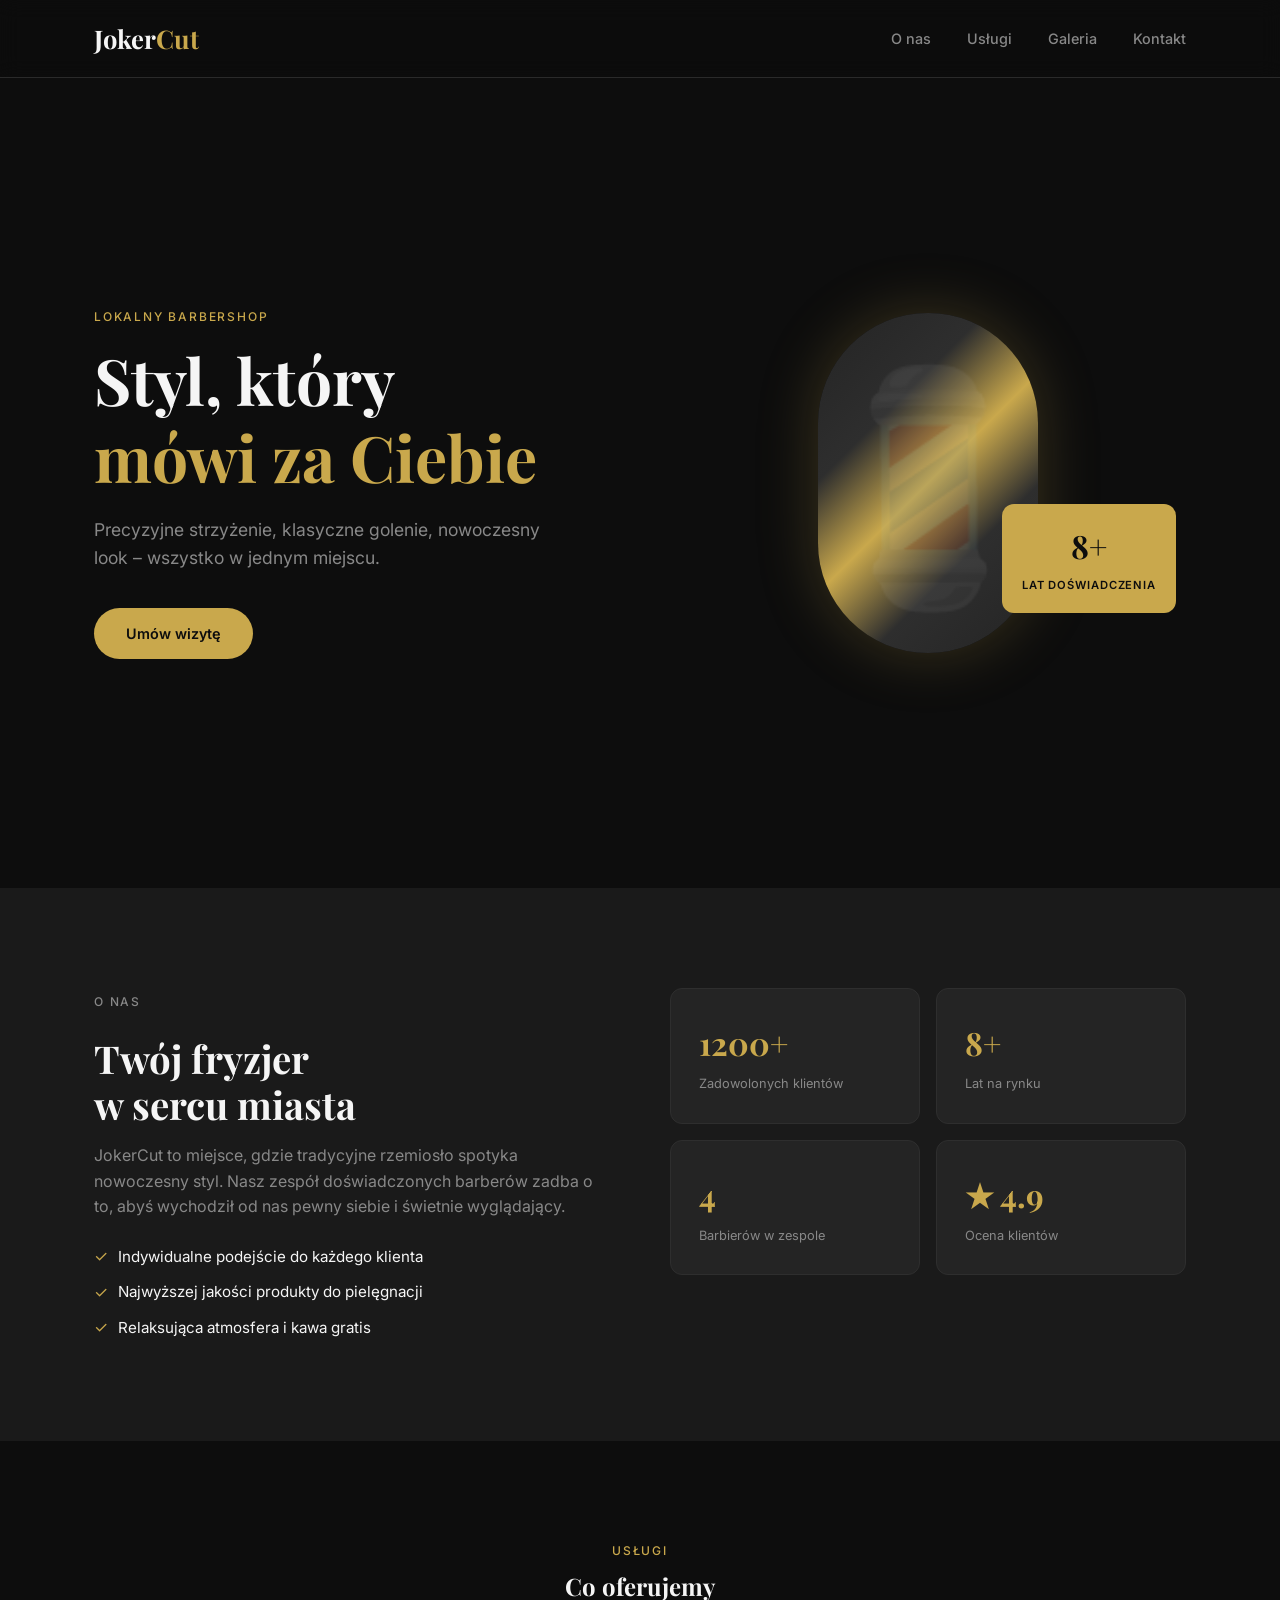
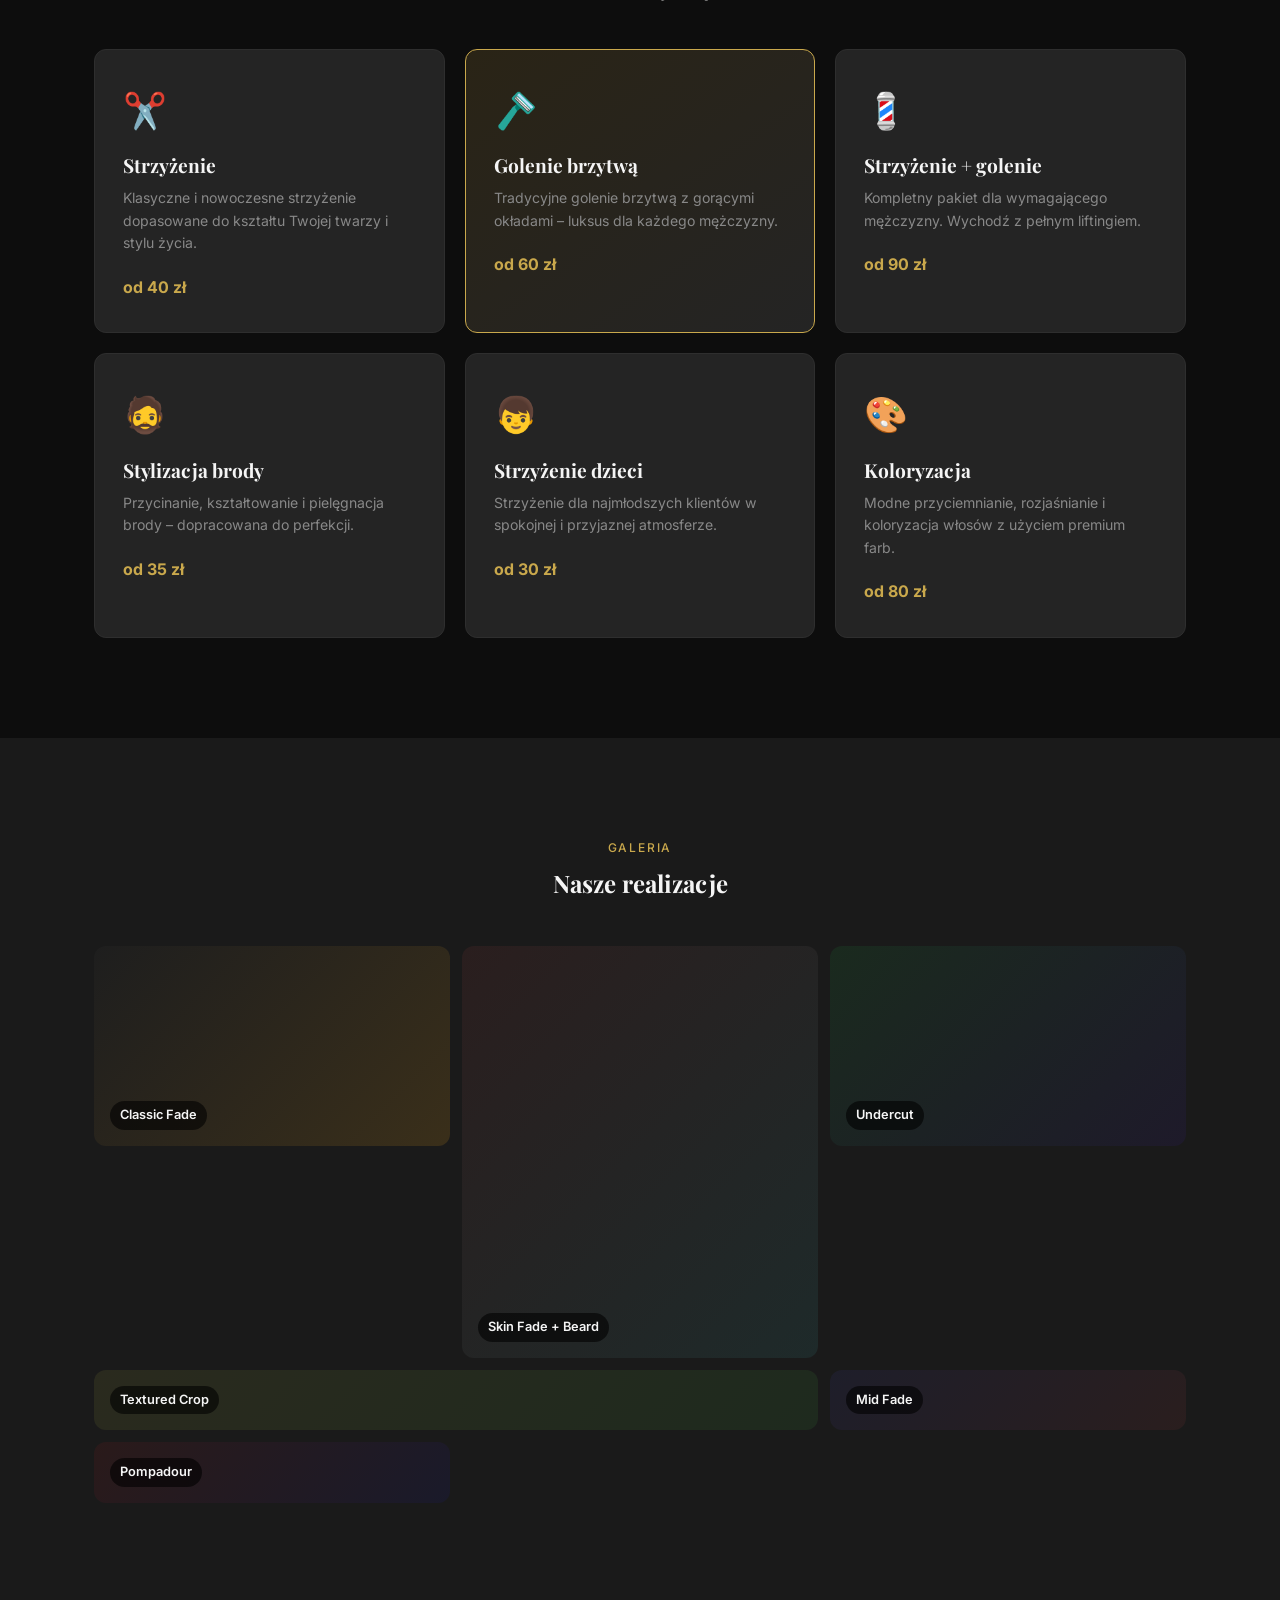
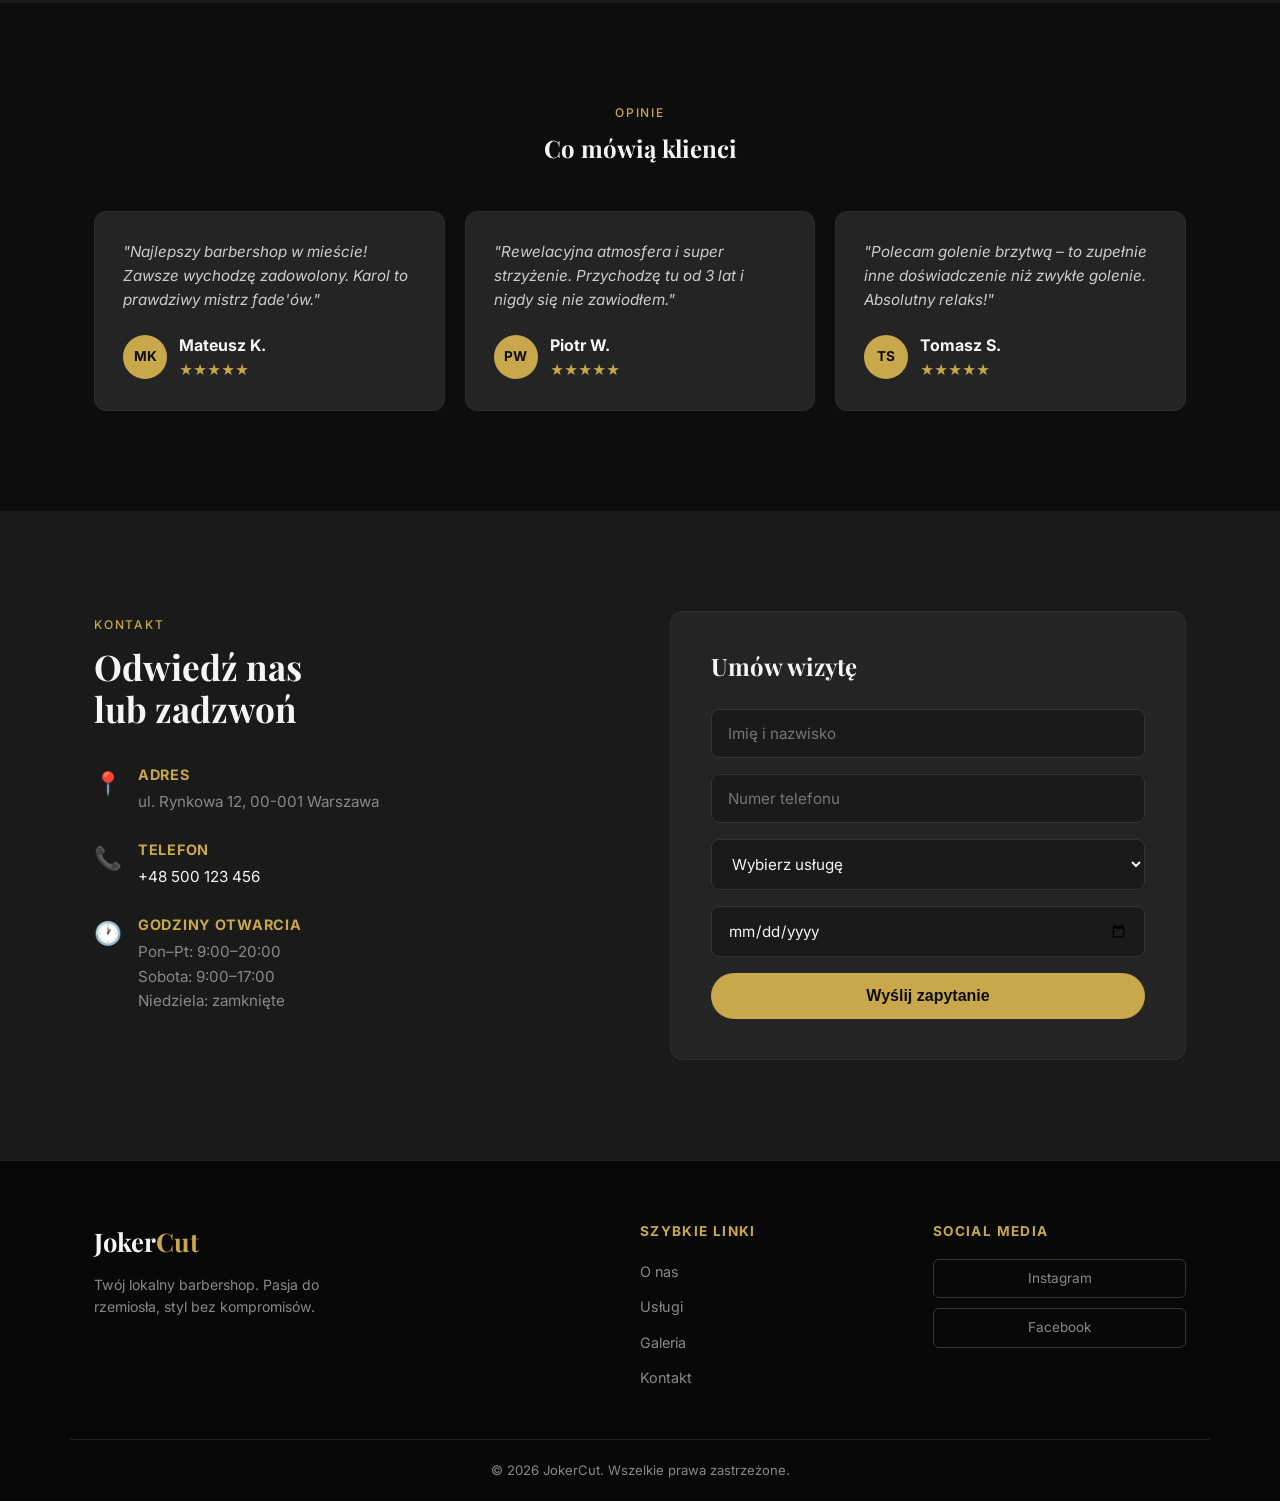
==== index.html @ 6d99bb97 "Add JokerCut barber website – HTML/CSS landing page Full single-page website for a local barbershop:" ====
<!DOCTYPE html>
<html lang="pl">
<head>
  <meta charset="UTF-8" />
  <meta name="viewport" content="width=device-width, initial-scale=1.0" />
  <title>JokerCut – Fryzjer</title>
  <link rel="stylesheet" href="style.css" />
  <link href="https://fonts.googleapis.com/css2?family=Playfair+Display:wght@700&family=Inter:wght@400;500&display=swap" rel="stylesheet" />
</head>
<body>

  <!-- NAV -->
  <header>
    <nav class="navbar">
      <div class="logo">Joker<span>Cut</span></div>
      <ul class="nav-links">
        <li><a href="#o-nas">O nas</a></li>
        <li><a href="#uslugi">Usługi</a></li>
        <li><a href="#galeria">Galeria</a></li>
        <li><a href="#kontakt">Kontakt</a></li>
      </ul>
    </nav>
  </header>

  <!-- HERO -->
  <section class="hero">
    <div class="hero-content">
      <p class="hero-tag">Lokalny Barbershop</p>
      <h1>Styl, który<br /><span>mówi za Ciebie</span></h1>
      <p class="hero-sub">Precyzyjne strzyżenie, klasyczne golenie, nowoczesny look – wszystko w jednym miejscu.</p>
      <a href="#kontakt" class="btn">Umów wizytę</a>
    </div>
    <div class="hero-image">
      <div class="hero-badge">
        <span class="badge-num">8+</span>
        <span class="badge-text">lat doświadczenia</span>
      </div>
    </div>
  </section>

  <!-- O NAS -->
  <section class="about" id="o-nas">
    <div class="container">
      <div class="about-text">
        <p class="section-tag">O nas</p>
        <h2>Twój fryzjer<br />w sercu miasta</h2>
        <p>JokerCut to miejsce, gdzie tradycyjne rzemiosło spotyka nowoczesny styl. Nasz zespół doświadczonych barberów zadba o to, abyś wychodził od nas pewny siebie i świetnie wyglądający.</p>
        <ul class="about-list">
          <li><span class="check">&#10003;</span> Indywidualne podejście do każdego klienta</li>
          <li><span class="check">&#10003;</span> Najwyższej jakości produkty do pielęgnacji</li>
          <li><span class="check">&#10003;</span> Relaksująca atmosfera i kawa gratis</li>
        </ul>
      </div>
      <div class="about-stats">
        <div class="stat-card">
          <span class="stat-num">1200+</span>
          <span class="stat-label">Zadowolonych klientów</span>
        </div>
        <div class="stat-card">
          <span class="stat-num">8+</span>
          <span class="stat-label">Lat na rynku</span>
        </div>
        <div class="stat-card">
          <span class="stat-num">4</span>
          <span class="stat-label">Barbierów w zespole</span>
        </div>
        <div class="stat-card">
          <span class="stat-num">★ 4.9</span>
          <span class="stat-label">Ocena klientów</span>
        </div>
      </div>
    </div>
  </section>

  <!-- USŁUGI -->
  <section class="services" id="uslugi">
    <div class="container">
      <p class="section-tag center">Usługi</p>
      <h2 class="center">Co oferujemy</h2>
      <div class="services-grid">
        <div class="service-card">
          <div class="service-icon">✂️</div>
          <h3>Strzyżenie</h3>
          <p>Klasyczne i nowoczesne strzyżenie dopasowane do kształtu Twojej twarzy i stylu życia.</p>
          <span class="price">od 40 zł</span>
        </div>
        <div class="service-card featured">
          <div class="service-icon">🪒</div>
          <h3>Golenie brzytwą</h3>
          <p>Tradycyjne golenie brzytwą z gorącymi okładami – luksus dla każdego mężczyzny.</p>
          <span class="price">od 60 zł</span>
        </div>
        <div class="service-card">
          <div class="service-icon">💈</div>
          <h3>Strzyżenie + golenie</h3>
          <p>Kompletny pakiet dla wymagającego mężczyzny. Wychodź z pełnym liftingiem.</p>
          <span class="price">od 90 zł</span>
        </div>
        <div class="service-card">
          <div class="service-icon">🧔</div>
          <h3>Stylizacja brody</h3>
          <p>Przycinanie, kształtowanie i pielęgnacja brody – dopracowana do perfekcji.</p>
          <span class="price">od 35 zł</span>
        </div>
        <div class="service-card">
          <div class="service-icon">👦</div>
          <h3>Strzyżenie dzieci</h3>
          <p>Strzyżenie dla najmłodszych klientów w spokojnej i przyjaznej atmosferze.</p>
          <span class="price">od 30 zł</span>
        </div>
        <div class="service-card">
          <div class="service-icon">🎨</div>
          <h3>Koloryzacja</h3>
          <p>Modne przyciemnianie, rozjaśnianie i koloryzacja włosów z użyciem premium farb.</p>
          <span class="price">od 80 zł</span>
        </div>
      </div>
    </div>
  </section>

  <!-- GALERIA -->
  <section class="gallery" id="galeria">
    <div class="container">
      <p class="section-tag center">Galeria</p>
      <h2 class="center">Nasze realizacje</h2>
      <div class="gallery-grid">
        <div class="gallery-item g1"><span>Classic Fade</span></div>
        <div class="gallery-item g2"><span>Skin Fade + Beard</span></div>
        <div class="gallery-item g3"><span>Undercut</span></div>
        <div class="gallery-item g4"><span>Textured Crop</span></div>
        <div class="gallery-item g5"><span>Mid Fade</span></div>
        <div class="gallery-item g6"><span>Pompadour</span></div>
      </div>
    </div>
  </section>

  <!-- OPINIE -->
  <section class="reviews">
    <div class="container">
      <p class="section-tag center">Opinie</p>
      <h2 class="center">Co mówią klienci</h2>
      <div class="reviews-grid">
        <div class="review-card">
          <p>"Najlepszy barbershop w mieście! Zawsze wychodzę zadowolony. Karol to prawdziwy mistrz fade'ów."</p>
          <div class="reviewer">
            <div class="avatar">MK</div>
            <div>
              <strong>Mateusz K.</strong>
              <div class="stars">★★★★★</div>
            </div>
          </div>
        </div>
        <div class="review-card">
          <p>"Rewelacyjna atmosfera i super strzyżenie. Przychodzę tu od 3 lat i nigdy się nie zawiodłem."</p>
          <div class="reviewer">
            <div class="avatar">PW</div>
            <div>
              <strong>Piotr W.</strong>
              <div class="stars">★★★★★</div>
            </div>
          </div>
        </div>
        <div class="review-card">
          <p>"Polecam golenie brzytwą – to zupełnie inne doświadczenie niż zwykłe golenie. Absolutny relaks!"</p>
          <div class="reviewer">
            <div class="avatar">TS</div>
            <div>
              <strong>Tomasz S.</strong>
              <div class="stars">★★★★★</div>
            </div>
          </div>
        </div>
      </div>
    </div>
  </section>

  <!-- KONTAKT -->
  <section class="contact" id="kontakt">
    <div class="container contact-grid">
      <div class="contact-info">
        <p class="section-tag">Kontakt</p>
        <h2>Odwiedź nas<br />lub zadzwoń</h2>
        <div class="info-block">
          <span class="info-icon">📍</span>
          <div>
            <strong>Adres</strong>
            <p>ul. Rynkowa 12, 00-001 Warszawa</p>
          </div>
        </div>
        <div class="info-block">
          <span class="info-icon">📞</span>
          <div>
            <strong>Telefon</strong>
            <p><a href="tel:+48500123456">+48 500 123 456</a></p>
          </div>
        </div>
        <div class="info-block">
          <span class="info-icon">🕐</span>
          <div>
            <strong>Godziny otwarcia</strong>
            <p>Pon–Pt: 9:00–20:00<br />Sobota: 9:00–17:00<br />Niedziela: zamknięte</p>
          </div>
        </div>
      </div>
      <form class="contact-form" onsubmit="handleSubmit(event)">
        <h3>Umów wizytę</h3>
        <div class="form-group">
          <input type="text" placeholder="Imię i nazwisko" required />
        </div>
        <div class="form-group">
          <input type="tel" placeholder="Numer telefonu" required />
        </div>
        <div class="form-group">
          <select>
            <option value="" disabled selected>Wybierz usługę</option>
            <option>Strzyżenie</option>
            <option>Golenie brzytwą</option>
            <option>Strzyżenie + golenie</option>
            <option>Stylizacja brody</option>
            <option>Strzyżenie dzieci</option>
            <option>Koloryzacja</option>
          </select>
        </div>
        <div class="form-group">
          <input type="date" />
        </div>
        <button type="submit" class="btn btn-full">Wyślij zapytanie</button>
      </form>
    </div>
  </section>

  <!-- FOOTER -->
  <footer>
    <div class="container footer-grid">
      <div>
        <div class="logo">Joker<span>Cut</span></div>
        <p class="footer-desc">Twój lokalny barbershop. Pasja do rzemiosła, styl bez kompromisów.</p>
      </div>
      <div>
        <h4>Szybkie linki</h4>
        <ul>
          <li><a href="#o-nas">O nas</a></li>
          <li><a href="#uslugi">Usługi</a></li>
          <li><a href="#galeria">Galeria</a></li>
          <li><a href="#kontakt">Kontakt</a></li>
        </ul>
      </div>
      <div>
        <h4>Social Media</h4>
        <div class="socials">
          <a href="#" class="social-btn">Instagram</a>
          <a href="#" class="social-btn">Facebook</a>
        </div>
      </div>
    </div>
    <div class="footer-bottom">
      <p>&copy; 2026 JokerCut. Wszelkie prawa zastrzeżone.</p>
    </div>
  </footer>

  <script>
    function handleSubmit(e) {
      e.preventDefault();
      const btn = e.target.querySelector('button');
      btn.textContent = '✓ Wysłano! Oddzwonimy wkrótce.';
      btn.style.background = '#2ecc71';
      btn.disabled = true;
    }

    // Smooth scroll for nav links
    document.querySelectorAll('a[href^="#"]').forEach(a => {
      a.addEventListener('click', e => {
        e.preventDefault();
        document.querySelector(a.getAttribute('href')).scrollIntoView({ behavior: 'smooth' });
      });
    });
  </script>

</body>
</html>
---- style.css ----
/* =====================
   RESET & BASE
   ===================== */
*, *::before, *::after { box-sizing: border-box; margin: 0; padding: 0; }

:root {
  --black:   #0d0d0d;
  --dark:    #1a1a1a;
  --card:    #242424;
  --gold:    #c9a84c;
  --gold-lt: #e2c077;
  --white:   #f5f5f5;
  --gray:    #888;
  --radius:  12px;
  --transition: 0.3s ease;
}

html { scroll-behavior: smooth; }

body {
  font-family: 'Inter', sans-serif;
  background: var(--black);
  color: var(--white);
  line-height: 1.6;
}

h1, h2, h3 { font-family: 'Playfair Display', serif; line-height: 1.2; }

a { color: inherit; text-decoration: none; }

.container { max-width: 1140px; margin: 0 auto; padding: 0 24px; }

.section-tag {
  display: inline-block;
  font-size: 0.75rem;
  font-weight: 500;
  letter-spacing: 0.15em;
  text-transform: uppercase;
  color: var(--gold);
  margin-bottom: 12px;
}
.section-tag.center { display: block; text-align: center; }

h2.center { text-align: center; }

/* =====================
   NAVBAR
   ===================== */
header {
  position: sticky;
  top: 0;
  z-index: 100;
  background: rgba(13,13,13,0.92);
  backdrop-filter: blur(10px);
  border-bottom: 1px solid #2a2a2a;
}

.navbar {
  max-width: 1140px;
  margin: 0 auto;
  padding: 18px 24px;
  display: flex;
  align-items: center;
  justify-content: space-between;
}

.logo {
  font-family: 'Playfair Display', serif;
  font-size: 1.6rem;
  font-weight: 700;
  color: var(--white);
}
.logo span { color: var(--gold); }

.nav-links {
  list-style: none;
  display: flex;
  gap: 36px;
}
.nav-links a {
  font-size: 0.9rem;
  font-weight: 500;
  color: var(--gray);
  transition: color var(--transition);
}
.nav-links a:hover { color: var(--gold); }

/* =====================
   BUTTONS
   ===================== */
.btn {
  display: inline-block;
  padding: 14px 32px;
  background: var(--gold);
  color: var(--black);
  font-weight: 600;
  font-size: 0.9rem;
  border-radius: 50px;
  border: none;
  cursor: pointer;
  transition: background var(--transition), transform var(--transition);
}
.btn:hover { background: var(--gold-lt); transform: translateY(-2px); }
.btn-full { width: 100%; text-align: center; font-size: 1rem; }

/* =====================
   HERO
   ===================== */
.hero {
  min-height: 90vh;
  display: flex;
  align-items: center;
  padding: 80px 24px;
  max-width: 1140px;
  margin: 0 auto;
  gap: 60px;
}

.hero-content { flex: 1; }

.hero-tag {
  font-size: 0.75rem;
  font-weight: 500;
  letter-spacing: 0.15em;
  text-transform: uppercase;
  color: var(--gold);
  margin-bottom: 16px;
}

.hero h1 {
  font-size: clamp(2.8rem, 5vw, 4.5rem);
  margin-bottom: 20px;
}
.hero h1 span { color: var(--gold); }

.hero-sub {
  font-size: 1.1rem;
  color: var(--gray);
  max-width: 460px;
  margin-bottom: 36px;
}

.hero-image {
  flex: 1;
  display: flex;
  align-items: center;
  justify-content: center;
  position: relative;
}

.hero-image::before {
  content: '💈';
  font-size: 14rem;
  opacity: 0.08;
  position: absolute;
  user-select: none;
}

/* Decorative barbershop pole visual */
.hero-image::after {
  content: '';
  display: block;
  width: 220px;
  height: 340px;
  border-radius: 110px;
  background: linear-gradient(
    135deg,
    var(--card) 0%,
    #2e2e2e 30%,
    var(--gold) 50%,
    #2e2e2e 70%,
    var(--card) 100%
  );
  box-shadow: 0 0 60px rgba(201,168,76,0.25);
}

.hero-badge {
  position: absolute;
  bottom: 40px;
  right: 10px;
  background: var(--gold);
  color: var(--black);
  padding: 16px 20px;
  border-radius: var(--radius);
  text-align: center;
  z-index: 1;
}
.badge-num { display: block; font-size: 2rem; font-weight: 700; font-family: 'Playfair Display', serif; }
.badge-text { font-size: 0.7rem; font-weight: 600; text-transform: uppercase; letter-spacing: 0.08em; }

/* =====================
   ABOUT
   ===================== */
.about { padding: 100px 0; background: var(--dark); }

.about .container {
  display: flex;
  gap: 60px;
  align-items: flex-start;
}

.about-text { flex: 1; }
.about-text h2 { font-size: 2.4rem; margin-bottom: 16px; }
.about-text p { color: var(--gray); margin-bottom: 24px; }

.about-list { list-style: none; display: flex; flex-direction: column; gap: 10px; }
.about-list li { display: flex; align-items: center; gap: 10px; font-size: 0.95rem; }
.check { color: var(--gold); font-size: 1rem; }

.about-stats {
  flex: 1;
  display: grid;
  grid-template-columns: 1fr 1fr;
  gap: 16px;
}

.stat-card {
  background: var(--card);
  border-radius: var(--radius);
  padding: 28px;
  display: flex;
  flex-direction: column;
  gap: 6px;
  border: 1px solid #2e2e2e;
  transition: border-color var(--transition);
}
.stat-card:hover { border-color: var(--gold); }
.stat-num { font-size: 2rem; font-weight: 700; font-family: 'Playfair Display', serif; color: var(--gold); }
.stat-label { font-size: 0.8rem; color: var(--gray); }

/* =====================
   SERVICES
   ===================== */
.services { padding: 100px 0; }

.services h2 { margin-bottom: 48px; }

.services-grid {
  display: grid;
  grid-template-columns: repeat(3, 1fr);
  gap: 20px;
}

.service-card {
  background: var(--card);
  border-radius: var(--radius);
  padding: 32px 28px;
  border: 1px solid #2e2e2e;
  transition: transform var(--transition), border-color var(--transition);
}
.service-card:hover { transform: translateY(-6px); border-color: var(--gold); }
.service-card.featured { border-color: var(--gold); background: linear-gradient(145deg, #2a2416, var(--card)); }

.service-icon { font-size: 2.2rem; margin-bottom: 16px; }
.service-card h3 { font-size: 1.2rem; margin-bottom: 10px; }
.service-card p { font-size: 0.88rem; color: var(--gray); margin-bottom: 20px; }
.price { font-size: 1rem; font-weight: 700; color: var(--gold); }

/* =====================
   GALLERY
   ===================== */
.gallery { padding: 100px 0; background: var(--dark); }
.gallery h2 { margin-bottom: 48px; }

.gallery-grid {
  display: grid;
  grid-template-columns: repeat(3, 1fr);
  grid-template-rows: 200px 200px;
  gap: 12px;
}

.gallery-item {
  border-radius: var(--radius);
  display: flex;
  align-items: flex-end;
  padding: 16px;
  overflow: hidden;
  position: relative;
  cursor: pointer;
  transition: transform var(--transition);
}
.gallery-item:hover { transform: scale(1.02); }

.gallery-item span {
  font-size: 0.8rem;
  font-weight: 600;
  background: rgba(0,0,0,0.6);
  padding: 4px 10px;
  border-radius: 20px;
  color: var(--white);
  z-index: 1;
}

.g1 { background: linear-gradient(135deg, #1e1e1e, #3a2f1a); }
.g2 { background: linear-gradient(135deg, #2a1e1e, #1e2a2a); grid-row: span 2; }
.g3 { background: linear-gradient(135deg, #1a2a1e, #1e1a2a); }
.g4 { background: linear-gradient(135deg, #2a2a1e, #1e2a1e); grid-column: span 2; }
.g5 { background: linear-gradient(135deg, #1e1e2a, #2a1e1e); }
.g6 { background: linear-gradient(135deg, #2a1a1a, #1a1a2a); }

/* =====================
   REVIEWS
   ===================== */
.reviews { padding: 100px 0; }
.reviews h2 { margin-bottom: 48px; }

.reviews-grid {
  display: grid;
  grid-template-columns: repeat(3, 1fr);
  gap: 20px;
}

.review-card {
  background: var(--card);
  border-radius: var(--radius);
  padding: 28px;
  border: 1px solid #2e2e2e;
  display: flex;
  flex-direction: column;
  gap: 20px;
}
.review-card p { font-size: 0.95rem; color: #ccc; font-style: italic; }

.reviewer { display: flex; align-items: center; gap: 12px; }

.avatar {
  width: 44px; height: 44px;
  border-radius: 50%;
  background: var(--gold);
  color: var(--black);
  font-weight: 700;
  font-size: 0.85rem;
  display: flex; align-items: center; justify-content: center;
  flex-shrink: 0;
}

.stars { color: var(--gold); font-size: 0.85rem; margin-top: 2px; }

/* =====================
   CONTACT
   ===================== */
.contact { padding: 100px 0; background: var(--dark); }

.contact-grid {
  display: grid;
  grid-template-columns: 1fr 1fr;
  gap: 60px;
  align-items: start;
}

.contact-info h2 { font-size: 2.2rem; margin-bottom: 32px; }

.info-block {
  display: flex;
  align-items: flex-start;
  gap: 16px;
  margin-bottom: 24px;
}
.info-icon { font-size: 1.4rem; margin-top: 2px; }
.info-block strong { display: block; margin-bottom: 4px; font-size: 0.9rem; text-transform: uppercase; letter-spacing: 0.05em; color: var(--gold); }
.info-block p { color: var(--gray); font-size: 0.95rem; }
.info-block a { color: var(--white); transition: color var(--transition); }
.info-block a:hover { color: var(--gold); }

.contact-form {
  background: var(--card);
  border-radius: var(--radius);
  padding: 40px;
  border: 1px solid #2e2e2e;
}
.contact-form h3 { font-size: 1.5rem; margin-bottom: 28px; }

.form-group { margin-bottom: 16px; }

.form-group input,
.form-group select {
  width: 100%;
  padding: 14px 16px;
  background: var(--dark);
  border: 1px solid #333;
  border-radius: 8px;
  color: var(--white);
  font-size: 0.95rem;
  font-family: 'Inter', sans-serif;
  outline: none;
  transition: border-color var(--transition);
}
.form-group input:focus,
.form-group select:focus { border-color: var(--gold); }
.form-group select option { background: var(--dark); }

/* =====================
   FOOTER
   ===================== */
footer { background: #080808; padding: 60px 0 0; border-top: 1px solid #1e1e1e; }

.footer-grid {
  display: grid;
  grid-template-columns: 2fr 1fr 1fr;
  gap: 40px;
  padding-bottom: 48px;
}

.footer-desc { color: var(--gray); font-size: 0.88rem; margin-top: 12px; max-width: 280px; }

footer h4 { font-size: 0.85rem; text-transform: uppercase; letter-spacing: 0.1em; color: var(--gold); margin-bottom: 16px; }

footer ul { list-style: none; display: flex; flex-direction: column; gap: 10px; }
footer ul a { color: var(--gray); font-size: 0.9rem; transition: color var(--transition); }
footer ul a:hover { color: var(--white); }

.socials { display: flex; flex-direction: column; gap: 10px; }
.social-btn {
  display: inline-block;
  padding: 8px 18px;
  border: 1px solid #333;
  border-radius: 6px;
  font-size: 0.85rem;
  color: var(--gray);
  transition: all var(--transition);
  text-align: center;
}
.social-btn:hover { border-color: var(--gold); color: var(--gold); }

.footer-bottom {
  border-top: 1px solid #1e1e1e;
  padding: 20px 24px;
  text-align: center;
  max-width: 1140px;
  margin: 0 auto;
}
.footer-bottom p { color: var(--gray); font-size: 0.82rem; }

/* =====================
   RESPONSIVE
   ===================== */
@media (max-width: 900px) {
  .hero { flex-direction: column; text-align: center; min-height: auto; padding: 60px 24px; }
  .hero-sub { margin: 0 auto 36px; }
  .hero-image { width: 100%; }
  .hero-badge { right: auto; left: 50%; transform: translateX(-50%); bottom: -20px; }

  .about .container { flex-direction: column; }
  .about-stats { grid-template-columns: 1fr 1fr; }

  .services-grid { grid-template-columns: 1fr 1fr; }
  .gallery-grid { grid-template-columns: 1fr 1fr; grid-template-rows: auto; }
  .g2 { grid-row: span 1; }
  .g4 { grid-column: span 1; }

  .reviews-grid { grid-template-columns: 1fr; }

  .contact-grid { grid-template-columns: 1fr; }

  .footer-grid { grid-template-columns: 1fr 1fr; }
}

@media (max-width: 600px) {
  .nav-links { display: none; }
  .services-grid { grid-template-columns: 1fr; }
  .gallery-grid { grid-template-columns: 1fr; }
  .about-stats { grid-template-columns: 1fr; }
  .footer-grid { grid-template-columns: 1fr; }
}
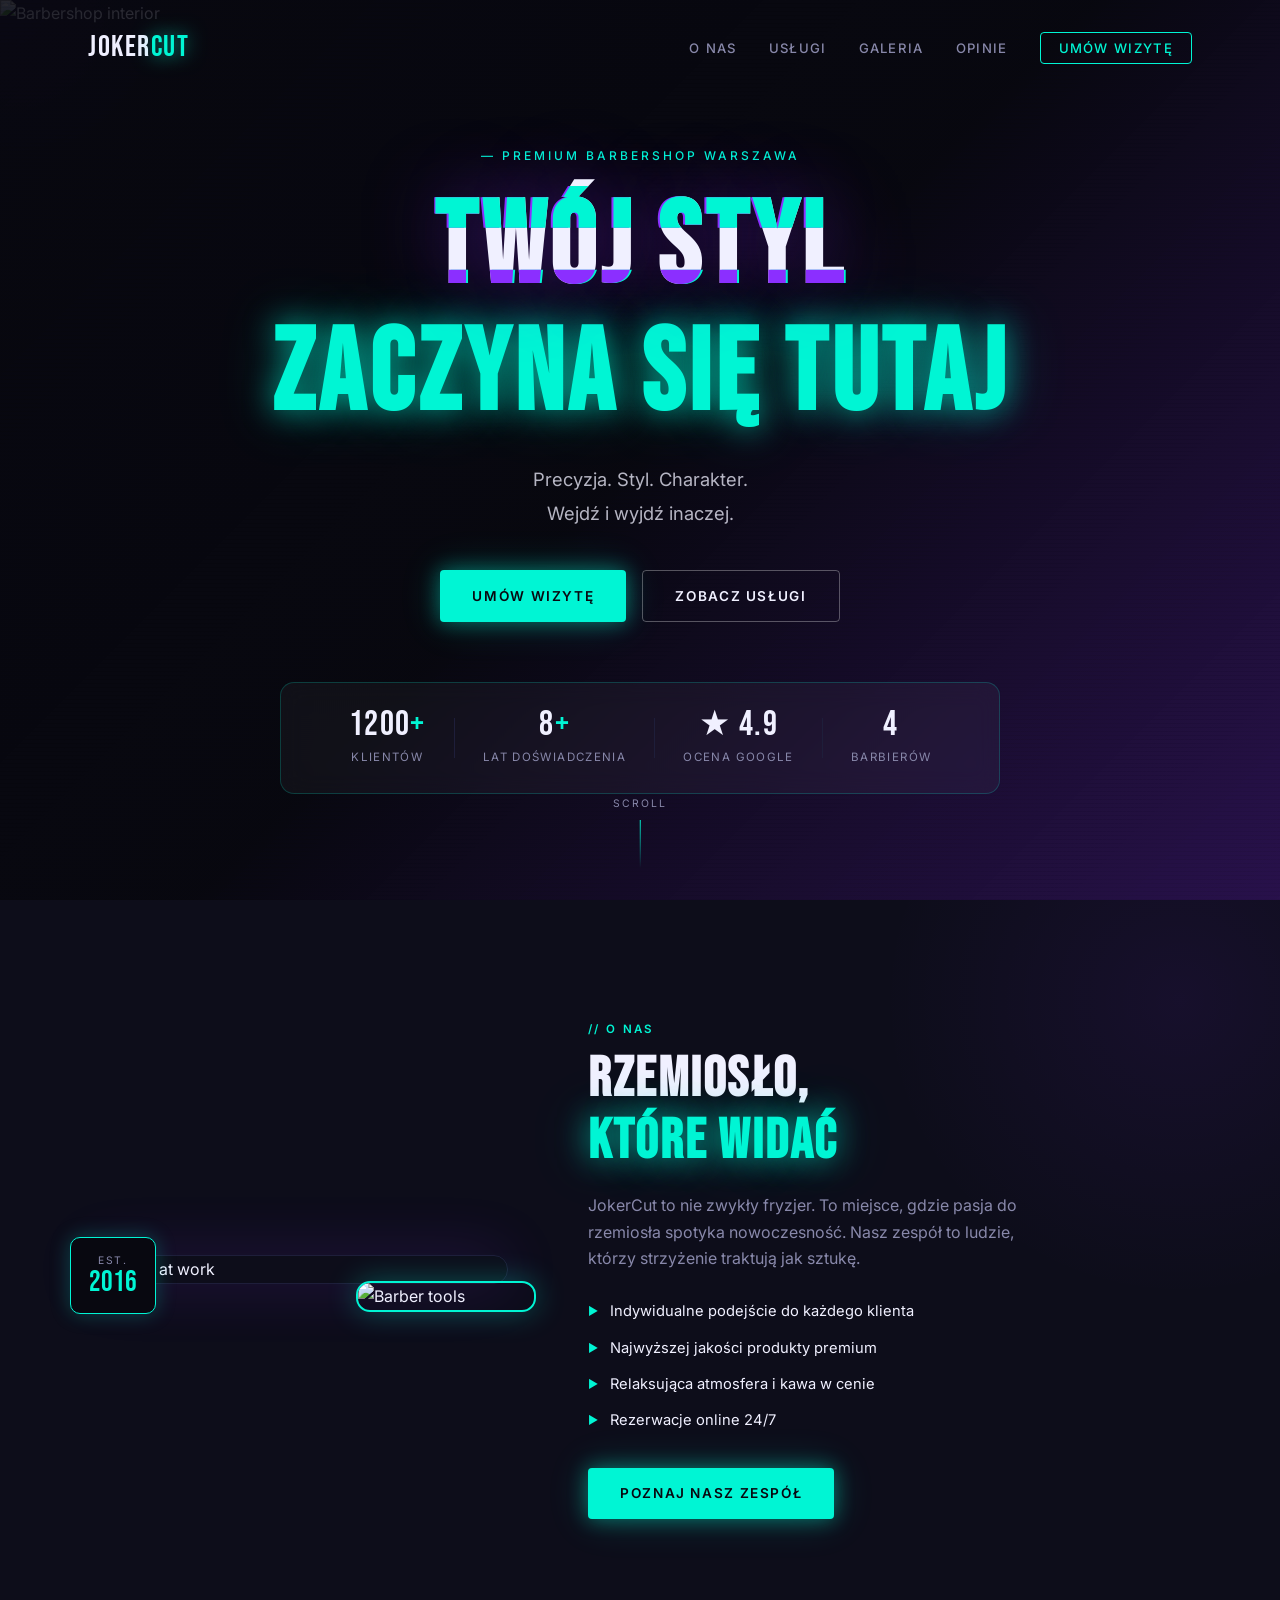
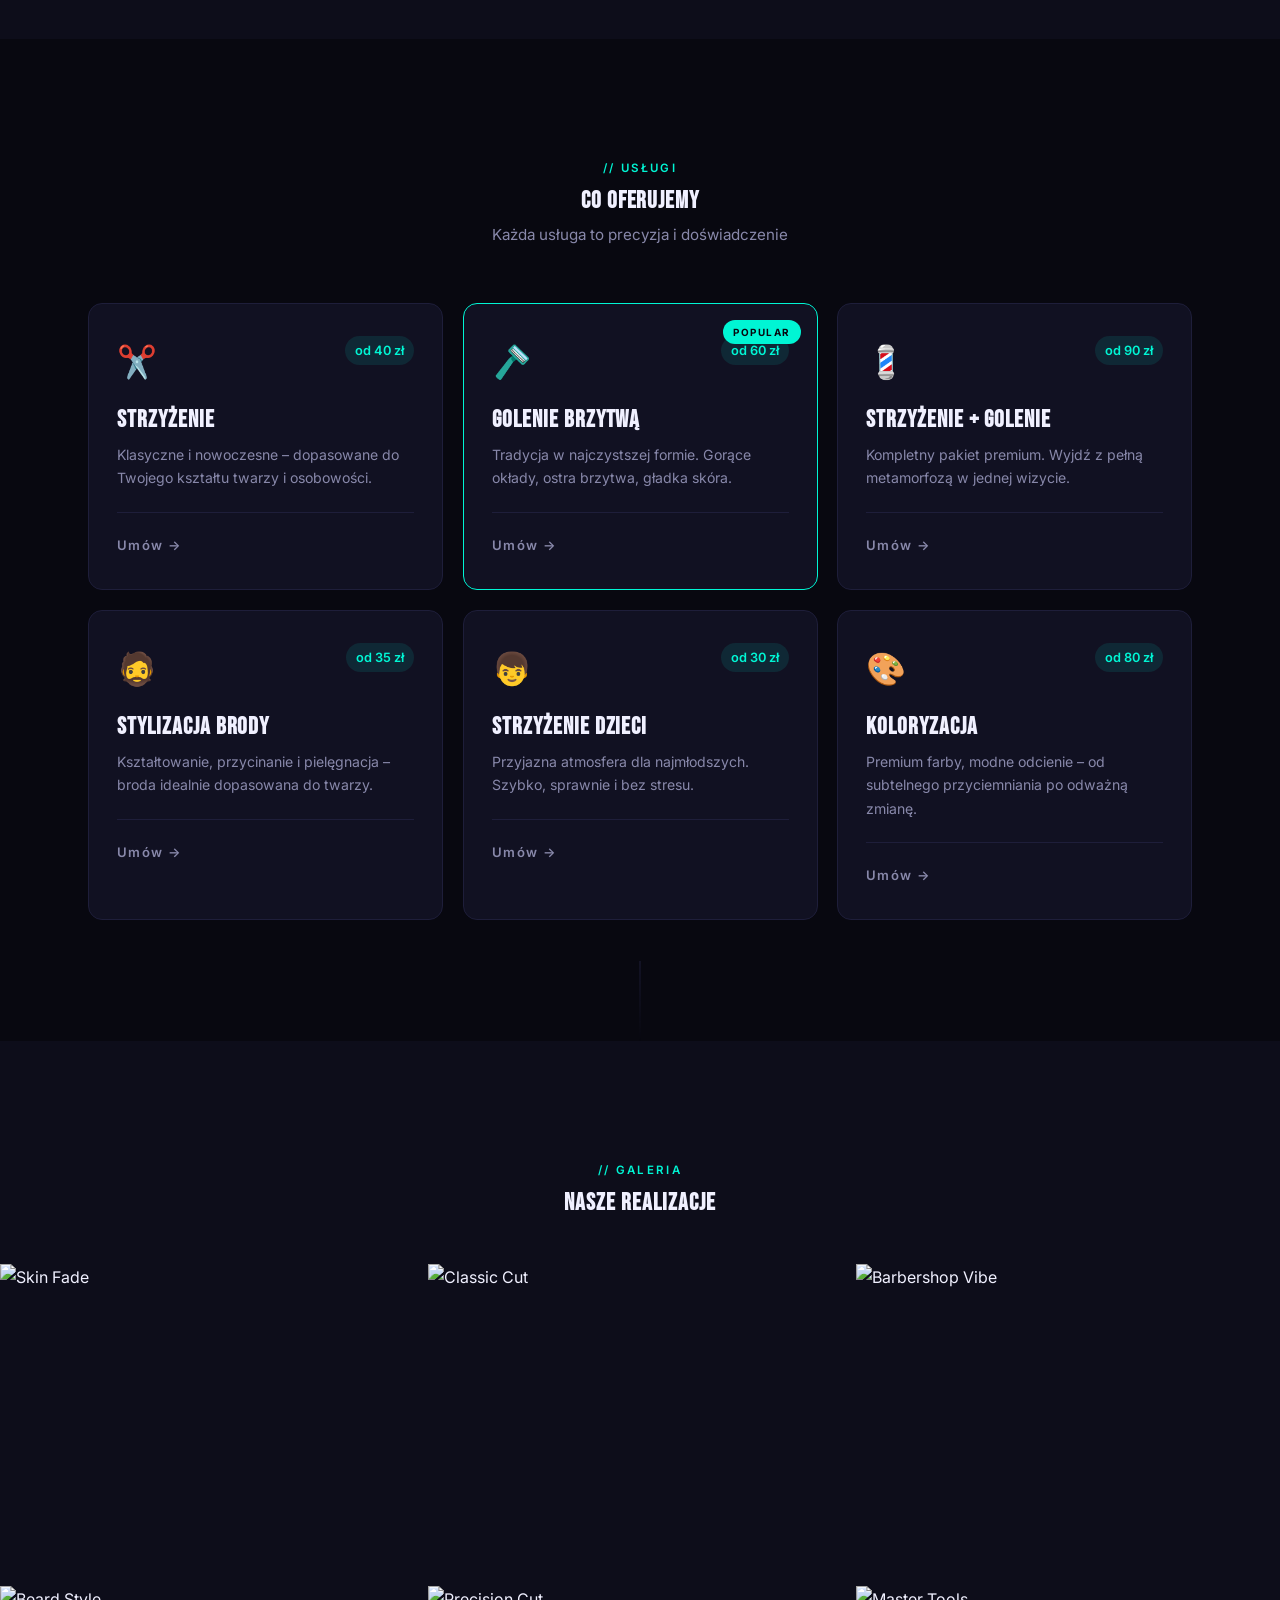
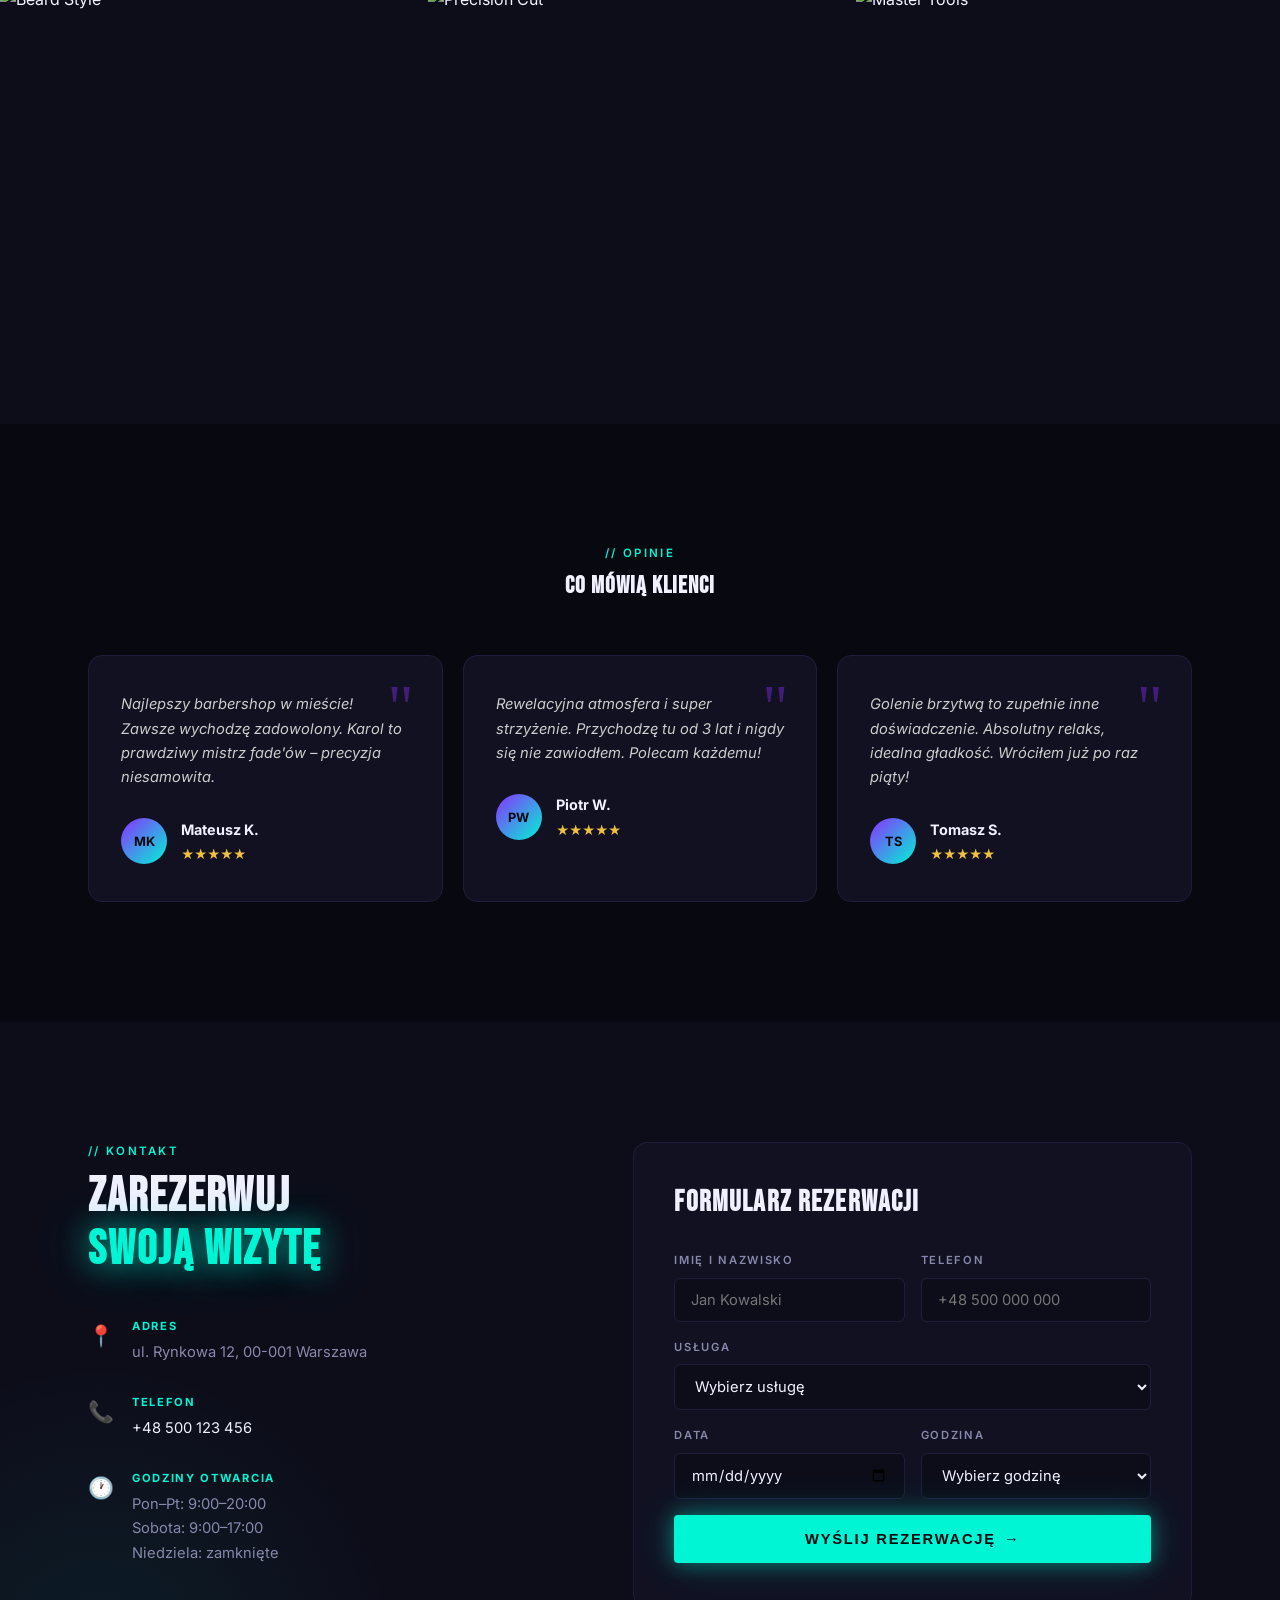
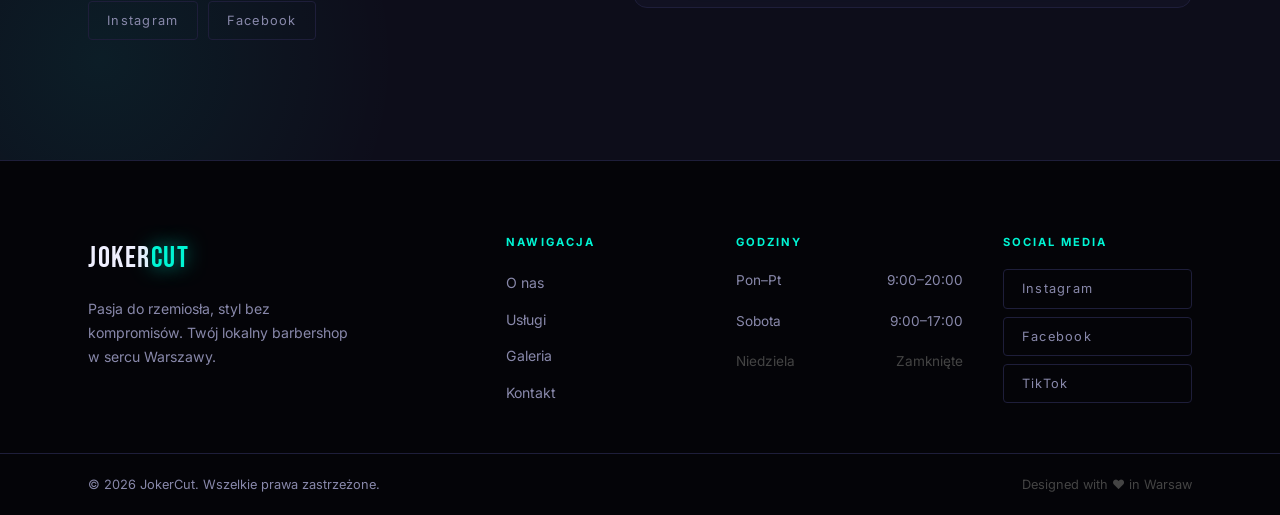
==== commit 10a6ecc0: "Redesign JokerCut – cyberpunk neon theme with animations & Unsplash photos - Dark neon/cyberpunk aes" ====
--- a/index.html
+++ b/index.html
@@ -3,71 +3,124 @@
 <head>
   <meta charset="UTF-8" />
   <meta name="viewport" content="width=device-width, initial-scale=1.0" />
-  <title>JokerCut – Fryzjer</title>
+  <title>JokerCut – Premium Barbershop</title>
   <link rel="stylesheet" href="style.css" />
-  <link href="https://fonts.googleapis.com/css2?family=Playfair+Display:wght@700&family=Inter:wght@400;500&display=swap" rel="stylesheet" />
+  <link href="https://fonts.googleapis.com/css2?family=Bebas+Neue&family=Inter:wght@300;400;500;600;700&display=swap" rel="stylesheet" />
 </head>
 <body>
 
-  <!-- NAV -->
-  <header>
+  <!-- CURSOR GLOW -->
+  <div class="cursor-glow" id="cursorGlow"></div>
+
+  <!-- NAVBAR -->
+  <header id="navbar">
     <nav class="navbar">
-      <div class="logo">Joker<span>Cut</span></div>
+      <div class="logo" data-text="JokerCut">Joker<span>Cut</span></div>
       <ul class="nav-links">
         <li><a href="#o-nas">O nas</a></li>
         <li><a href="#uslugi">Usługi</a></li>
         <li><a href="#galeria">Galeria</a></li>
-        <li><a href="#kontakt">Kontakt</a></li>
+        <li><a href="#opinie">Opinie</a></li>
+        <li><a href="#kontakt" class="nav-cta">Umów wizytę</a></li>
       </ul>
+      <button class="burger" id="burger" aria-label="Menu">
+        <span></span><span></span><span></span>
+      </button>
     </nav>
+    <div class="mobile-menu" id="mobileMenu">
+      <ul>
+        <li><a href="#o-nas">O nas</a></li>
+        <li><a href="#uslugi">Usługi</a></li>
+        <li><a href="#galeria">Galeria</a></li>
+        <li><a href="#opinie">Opinie</a></li>
+        <li><a href="#kontakt">Umów wizytę</a></li>
+      </ul>
+    </div>
   </header>
 
   <!-- HERO -->
-  <section class="hero">
+  <section class="hero" id="hero">
+    <div class="hero-bg">
+      <img
+        src="https://images.unsplash.com/photo-1503951914875-452162b0f3f1?auto=format&fit=crop&w=1600&q=80"
+        alt="Barbershop interior"
+        class="hero-img"
+      />
+      <div class="hero-overlay"></div>
+      <div class="hero-scanlines"></div>
+    </div>
+
     <div class="hero-content">
-      <p class="hero-tag">Lokalny Barbershop</p>
-      <h1>Styl, który<br /><span>mówi za Ciebie</span></h1>
-      <p class="hero-sub">Precyzyjne strzyżenie, klasyczne golenie, nowoczesny look – wszystko w jednym miejscu.</p>
-      <a href="#kontakt" class="btn">Umów wizytę</a>
-    </div>
-    <div class="hero-image">
-      <div class="hero-badge">
-        <span class="badge-num">8+</span>
-        <span class="badge-text">lat doświadczenia</span>
-      </div>
+      <p class="hero-tag reveal-up">— Premium Barbershop Warszawa</p>
+      <h1 class="hero-title reveal-up delay-1">
+        <span class="glitch" data-text="TWÓJ STYL">TWÓJ STYL</span><br />
+        <span class="neon-text">ZACZYNA SIĘ TUTAJ</span>
+      </h1>
+      <p class="hero-sub reveal-up delay-2">Precyzja. Styl. Charakter.<br />Wejdź i wyjdź inaczej.</p>
+      <div class="hero-btns reveal-up delay-3">
+        <a href="#kontakt" class="btn btn-neon">Umów wizytę</a>
+        <a href="#uslugi" class="btn btn-ghost">Zobacz usługi</a>
+      </div>
+    </div>
+
+    <div class="hero-stats reveal-up delay-4">
+      <div class="hstat">
+        <span class="hstat-num">1200<span class="neon-plus">+</span></span>
+        <span class="hstat-label">Klientów</span>
+      </div>
+      <div class="hstat-divider"></div>
+      <div class="hstat">
+        <span class="hstat-num">8<span class="neon-plus">+</span></span>
+        <span class="hstat-label">Lat doświadczenia</span>
+      </div>
+      <div class="hstat-divider"></div>
+      <div class="hstat">
+        <span class="hstat-num">★ 4.9</span>
+        <span class="hstat-label">Ocena Google</span>
+      </div>
+      <div class="hstat-divider"></div>
+      <div class="hstat">
+        <span class="hstat-num">4</span>
+        <span class="hstat-label">Barbierów</span>
+      </div>
+    </div>
+
+    <div class="scroll-hint">
+      <span>SCROLL</span>
+      <div class="scroll-line"></div>
     </div>
   </section>
 
   <!-- O NAS -->
   <section class="about" id="o-nas">
     <div class="container">
-      <div class="about-text">
-        <p class="section-tag">O nas</p>
-        <h2>Twój fryzjer<br />w sercu miasta</h2>
-        <p>JokerCut to miejsce, gdzie tradycyjne rzemiosło spotyka nowoczesny styl. Nasz zespół doświadczonych barberów zadba o to, abyś wychodził od nas pewny siebie i świetnie wyglądający.</p>
+      <div class="about-img-wrap reveal-left">
+        <img
+          src="https://images.unsplash.com/photo-1599351431202-1e0f0137899a?auto=format&fit=crop&w=700&q=80"
+          alt="Barber at work"
+          class="about-img"
+        />
+        <img
+          src="https://images.unsplash.com/photo-1585747860715-2ba37e788b70?auto=format&fit=crop&w=400&q=80"
+          alt="Barber tools"
+          class="about-img-sm"
+        />
+        <div class="about-badge">
+          <span>EST.</span>
+          <span class="badge-year">2016</span>
+        </div>
+      </div>
+      <div class="about-text reveal-right">
+        <p class="section-tag">// O nas</p>
+        <h2>Rzemiosło,<br /><span class="neon-text">które widać</span></h2>
+        <p class="about-desc">JokerCut to nie zwykły fryzjer. To miejsce, gdzie pasja do rzemiosła spotyka nowoczesność. Nasz zespół to ludzie, którzy strzyżenie traktują jak sztukę.</p>
         <ul class="about-list">
-          <li><span class="check">&#10003;</span> Indywidualne podejście do każdego klienta</li>
-          <li><span class="check">&#10003;</span> Najwyższej jakości produkty do pielęgnacji</li>
-          <li><span class="check">&#10003;</span> Relaksująca atmosfera i kawa gratis</li>
+          <li><span class="list-icon">&#9654;</span> Indywidualne podejście do każdego klienta</li>
+          <li><span class="list-icon">&#9654;</span> Najwyższej jakości produkty premium</li>
+          <li><span class="list-icon">&#9654;</span> Relaksująca atmosfera i kawa w cenie</li>
+          <li><span class="list-icon">&#9654;</span> Rezerwacje online 24/7</li>
         </ul>
-      </div>
-      <div class="about-stats">
-        <div class="stat-card">
-          <span class="stat-num">1200+</span>
-          <span class="stat-label">Zadowolonych klientów</span>
-        </div>
-        <div class="stat-card">
-          <span class="stat-num">8+</span>
-          <span class="stat-label">Lat na rynku</span>
-        </div>
-        <div class="stat-card">
-          <span class="stat-num">4</span>
-          <span class="stat-label">Barbierów w zespole</span>
-        </div>
-        <div class="stat-card">
-          <span class="stat-num">★ 4.9</span>
-          <span class="stat-label">Ocena klientów</span>
-        </div>
+        <a href="#kontakt" class="btn btn-neon">Poznaj nasz zespół</a>
       </div>
     </div>
   </section>
@@ -75,101 +128,169 @@
   <!-- USŁUGI -->
   <section class="services" id="uslugi">
     <div class="container">
-      <p class="section-tag center">Usługi</p>
-      <h2 class="center">Co oferujemy</h2>
+      <div class="section-header reveal-up">
+        <p class="section-tag center">// Usługi</p>
+        <h2 class="center">Co oferujemy</h2>
+        <p class="section-sub center">Każda usługa to precyzja i doświadczenie</p>
+      </div>
       <div class="services-grid">
-        <div class="service-card">
-          <div class="service-icon">✂️</div>
+
+        <div class="service-card card-3d reveal-up delay-1" data-tilt>
+          <div class="card-glow"></div>
+          <div class="service-top">
+            <div class="service-icon">✂️</div>
+            <span class="price-tag">od 40 zł</span>
+          </div>
           <h3>Strzyżenie</h3>
-          <p>Klasyczne i nowoczesne strzyżenie dopasowane do kształtu Twojej twarzy i stylu życia.</p>
-          <span class="price">od 40 zł</span>
-        </div>
-        <div class="service-card featured">
-          <div class="service-icon">🪒</div>
+          <p>Klasyczne i nowoczesne – dopasowane do Twojego kształtu twarzy i osobowości.</p>
+          <div class="card-line"></div>
+          <a href="#kontakt" class="card-link">Umów <span>→</span></a>
+        </div>
+
+        <div class="service-card card-3d featured reveal-up delay-2" data-tilt>
+          <div class="card-glow"></div>
+          <div class="featured-badge">POPULAR</div>
+          <div class="service-top">
+            <div class="service-icon">🪒</div>
+            <span class="price-tag">od 60 zł</span>
+          </div>
           <h3>Golenie brzytwą</h3>
-          <p>Tradycyjne golenie brzytwą z gorącymi okładami – luksus dla każdego mężczyzny.</p>
-          <span class="price">od 60 zł</span>
-        </div>
-        <div class="service-card">
-          <div class="service-icon">💈</div>
+          <p>Tradycja w najczystszej formie. Gorące okłady, ostra brzytwa, gładka skóra.</p>
+          <div class="card-line"></div>
+          <a href="#kontakt" class="card-link">Umów <span>→</span></a>
+        </div>
+
+        <div class="service-card card-3d reveal-up delay-3" data-tilt>
+          <div class="card-glow"></div>
+          <div class="service-top">
+            <div class="service-icon">💈</div>
+            <span class="price-tag">od 90 zł</span>
+          </div>
           <h3>Strzyżenie + golenie</h3>
-          <p>Kompletny pakiet dla wymagającego mężczyzny. Wychodź z pełnym liftingiem.</p>
-          <span class="price">od 90 zł</span>
-        </div>
-        <div class="service-card">
-          <div class="service-icon">🧔</div>
+          <p>Kompletny pakiet premium. Wyjdź z pełną metamorfozą w jednej wizycie.</p>
+          <div class="card-line"></div>
+          <a href="#kontakt" class="card-link">Umów <span>→</span></a>
+        </div>
+
+        <div class="service-card card-3d reveal-up delay-1" data-tilt>
+          <div class="card-glow"></div>
+          <div class="service-top">
+            <div class="service-icon">🧔</div>
+            <span class="price-tag">od 35 zł</span>
+          </div>
           <h3>Stylizacja brody</h3>
-          <p>Przycinanie, kształtowanie i pielęgnacja brody – dopracowana do perfekcji.</p>
-          <span class="price">od 35 zł</span>
-        </div>
-        <div class="service-card">
-          <div class="service-icon">👦</div>
+          <p>Kształtowanie, przycinanie i pielęgnacja – broda idealnie dopasowana do twarzy.</p>
+          <div class="card-line"></div>
+          <a href="#kontakt" class="card-link">Umów <span>→</span></a>
+        </div>
+
+        <div class="service-card card-3d reveal-up delay-2" data-tilt>
+          <div class="card-glow"></div>
+          <div class="service-top">
+            <div class="service-icon">👦</div>
+            <span class="price-tag">od 30 zł</span>
+          </div>
           <h3>Strzyżenie dzieci</h3>
-          <p>Strzyżenie dla najmłodszych klientów w spokojnej i przyjaznej atmosferze.</p>
-          <span class="price">od 30 zł</span>
-        </div>
-        <div class="service-card">
-          <div class="service-icon">🎨</div>
+          <p>Przyjazna atmosfera dla najmłodszych. Szybko, sprawnie i bez stresu.</p>
+          <div class="card-line"></div>
+          <a href="#kontakt" class="card-link">Umów <span>→</span></a>
+        </div>
+
+        <div class="service-card card-3d reveal-up delay-3" data-tilt>
+          <div class="card-glow"></div>
+          <div class="service-top">
+            <div class="service-icon">🎨</div>
+            <span class="price-tag">od 80 zł</span>
+          </div>
           <h3>Koloryzacja</h3>
-          <p>Modne przyciemnianie, rozjaśnianie i koloryzacja włosów z użyciem premium farb.</p>
-          <span class="price">od 80 zł</span>
-        </div>
+          <p>Premium farby, modne odcienie – od subtelnego przyciemniania po odważną zmianę.</p>
+          <div class="card-line"></div>
+          <a href="#kontakt" class="card-link">Umów <span>→</span></a>
+        </div>
+
       </div>
     </div>
   </section>
 
   <!-- GALERIA -->
   <section class="gallery" id="galeria">
+    <div class="section-header reveal-up">
+      <p class="section-tag center">// Galeria</p>
+      <h2 class="center">Nasze realizacje</h2>
+    </div>
+    <div class="gallery-grid">
+      <div class="gallery-item reveal-up delay-1">
+        <img src="https://images.unsplash.com/photo-1622286342621-4bd786c2447c?auto=format&fit=crop&w=600&q=80" alt="Skin Fade" loading="lazy" />
+        <div class="gallery-overlay"><span>Skin Fade</span></div>
+      </div>
+      <div class="gallery-item reveal-up delay-2">
+        <img src="https://images.unsplash.com/photo-1519019121444-77f2bae3ba35?auto=format&fit=crop&w=600&q=80" alt="Classic Cut" loading="lazy" />
+        <div class="gallery-overlay"><span>Classic Cut</span></div>
+      </div>
+      <div class="gallery-item reveal-up delay-3">
+        <img src="https://images.unsplash.com/photo-1503951914875-452162b0f3f1?auto=format&fit=crop&w=600&q=80" alt="Barbershop Vibe" loading="lazy" />
+        <div class="gallery-overlay"><span>Barbershop Vibe</span></div>
+      </div>
+      <div class="gallery-item reveal-up delay-1">
+        <img src="https://images.unsplash.com/photo-1560869713-7d0a29430803?auto=format&fit=crop&w=600&q=80" alt="Beard Style" loading="lazy" />
+        <div class="gallery-overlay"><span>Beard Style</span></div>
+      </div>
+      <div class="gallery-item reveal-up delay-2">
+        <img src="https://images.unsplash.com/photo-1599351431202-1e0f0137899a?auto=format&fit=crop&w=600&q=80" alt="Precision Cut" loading="lazy" />
+        <div class="gallery-overlay"><span>Precision Cut</span></div>
+      </div>
+      <div class="gallery-item reveal-up delay-3">
+        <img src="https://images.unsplash.com/photo-1585747860715-2ba37e788b70?auto=format&fit=crop&w=600&q=80" alt="Master Tools" loading="lazy" />
+        <div class="gallery-overlay"><span>Master Tools</span></div>
+      </div>
+    </div>
+  </section>
+
+  <!-- OPINIE -->
+  <section class="reviews" id="opinie">
     <div class="container">
-      <p class="section-tag center">Galeria</p>
-      <h2 class="center">Nasze realizacje</h2>
-      <div class="gallery-grid">
-        <div class="gallery-item g1"><span>Classic Fade</span></div>
-        <div class="gallery-item g2"><span>Skin Fade + Beard</span></div>
-        <div class="gallery-item g3"><span>Undercut</span></div>
-        <div class="gallery-item g4"><span>Textured Crop</span></div>
-        <div class="gallery-item g5"><span>Mid Fade</span></div>
-        <div class="gallery-item g6"><span>Pompadour</span></div>
-      </div>
-    </div>
-  </section>
-
-  <!-- OPINIE -->
-  <section class="reviews">
-    <div class="container">
-      <p class="section-tag center">Opinie</p>
-      <h2 class="center">Co mówią klienci</h2>
+      <div class="section-header reveal-up">
+        <p class="section-tag center">// Opinie</p>
+        <h2 class="center">Co mówią klienci</h2>
+      </div>
       <div class="reviews-grid">
-        <div class="review-card">
-          <p>"Najlepszy barbershop w mieście! Zawsze wychodzę zadowolony. Karol to prawdziwy mistrz fade'ów."</p>
-          <div class="reviewer">
-            <div class="avatar">MK</div>
+
+        <div class="review-card reveal-up delay-1">
+          <div class="review-quote">"</div>
+          <p>Najlepszy barbershop w mieście! Zawsze wychodzę zadowolony. Karol to prawdziwy mistrz fade'ów – precyzja niesamowita.</p>
+          <div class="review-footer">
+            <div class="reviewer-avatar">MK</div>
             <div>
               <strong>Mateusz K.</strong>
               <div class="stars">★★★★★</div>
             </div>
           </div>
         </div>
-        <div class="review-card">
-          <p>"Rewelacyjna atmosfera i super strzyżenie. Przychodzę tu od 3 lat i nigdy się nie zawiodłem."</p>
-          <div class="reviewer">
-            <div class="avatar">PW</div>
+
+        <div class="review-card reveal-up delay-2">
+          <div class="review-quote">"</div>
+          <p>Rewelacyjna atmosfera i super strzyżenie. Przychodzę tu od 3 lat i nigdy się nie zawiodłem. Polecam każdemu!</p>
+          <div class="review-footer">
+            <div class="reviewer-avatar">PW</div>
             <div>
               <strong>Piotr W.</strong>
               <div class="stars">★★★★★</div>
             </div>
           </div>
         </div>
-        <div class="review-card">
-          <p>"Polecam golenie brzytwą – to zupełnie inne doświadczenie niż zwykłe golenie. Absolutny relaks!"</p>
-          <div class="reviewer">
-            <div class="avatar">TS</div>
+
+        <div class="review-card reveal-up delay-3">
+          <div class="review-quote">"</div>
+          <p>Golenie brzytwą to zupełnie inne doświadczenie. Absolutny relaks, idealna gładkość. Wróciłem już po raz piąty!</p>
+          <div class="review-footer">
+            <div class="reviewer-avatar">TS</div>
             <div>
               <strong>Tomasz S.</strong>
               <div class="stars">★★★★★</div>
             </div>
           </div>
         </div>
+
       </div>
     </div>
   </section>
@@ -177,9 +298,9 @@
   <!-- KONTAKT -->
   <section class="contact" id="kontakt">
     <div class="container contact-grid">
-      <div class="contact-info">
-        <p class="section-tag">Kontakt</p>
-        <h2>Odwiedź nas<br />lub zadzwoń</h2>
+      <div class="contact-info reveal-left">
+        <p class="section-tag">// Kontakt</p>
+        <h2>Zarezerwuj<br /><span class="neon-text">swoją wizytę</span></h2>
         <div class="info-block">
           <span class="info-icon">📍</span>
           <div>
@@ -201,80 +322,186 @@
             <p>Pon–Pt: 9:00–20:00<br />Sobota: 9:00–17:00<br />Niedziela: zamknięte</p>
           </div>
         </div>
-      </div>
-      <form class="contact-form" onsubmit="handleSubmit(event)">
-        <h3>Umów wizytę</h3>
+        <div class="contact-socials">
+          <a href="#" class="social-pill">Instagram</a>
+          <a href="#" class="social-pill">Facebook</a>
+        </div>
+      </div>
+
+      <form class="contact-form reveal-right" onsubmit="handleSubmit(event)">
+        <h3>Formularz rezerwacji</h3>
+        <div class="form-row">
+          <div class="form-group">
+            <label>Imię i nazwisko</label>
+            <input type="text" placeholder="Jan Kowalski" required />
+          </div>
+          <div class="form-group">
+            <label>Telefon</label>
+            <input type="tel" placeholder="+48 500 000 000" required />
+          </div>
+        </div>
         <div class="form-group">
-          <input type="text" placeholder="Imię i nazwisko" required />
-        </div>
-        <div class="form-group">
-          <input type="tel" placeholder="Numer telefonu" required />
-        </div>
-        <div class="form-group">
+          <label>Usługa</label>
           <select>
             <option value="" disabled selected>Wybierz usługę</option>
-            <option>Strzyżenie</option>
-            <option>Golenie brzytwą</option>
-            <option>Strzyżenie + golenie</option>
-            <option>Stylizacja brody</option>
-            <option>Strzyżenie dzieci</option>
-            <option>Koloryzacja</option>
+            <option>Strzyżenie (od 40 zł)</option>
+            <option>Golenie brzytwą (od 60 zł)</option>
+            <option>Strzyżenie + golenie (od 90 zł)</option>
+            <option>Stylizacja brody (od 35 zł)</option>
+            <option>Strzyżenie dzieci (od 30 zł)</option>
+            <option>Koloryzacja (od 80 zł)</option>
           </select>
         </div>
-        <div class="form-group">
-          <input type="date" />
-        </div>
-        <button type="submit" class="btn btn-full">Wyślij zapytanie</button>
+        <div class="form-row">
+          <div class="form-group">
+            <label>Data</label>
+            <input type="date" />
+          </div>
+          <div class="form-group">
+            <label>Godzina</label>
+            <select>
+              <option value="" disabled selected>Wybierz godzinę</option>
+              <option>9:00</option><option>9:30</option><option>10:00</option>
+              <option>10:30</option><option>11:00</option><option>11:30</option>
+              <option>12:00</option><option>13:00</option><option>14:00</option>
+              <option>15:00</option><option>16:00</option><option>17:00</option>
+              <option>18:00</option><option>19:00</option>
+            </select>
+          </div>
+        </div>
+        <button type="submit" class="btn btn-neon btn-full">
+          <span class="btn-text">Wyślij rezerwację</span>
+          <span class="btn-icon">→</span>
+        </button>
       </form>
     </div>
   </section>
 
   <!-- FOOTER -->
   <footer>
-    <div class="container footer-grid">
-      <div>
-        <div class="logo">Joker<span>Cut</span></div>
-        <p class="footer-desc">Twój lokalny barbershop. Pasja do rzemiosła, styl bez kompromisów.</p>
-      </div>
-      <div>
-        <h4>Szybkie linki</h4>
-        <ul>
-          <li><a href="#o-nas">O nas</a></li>
-          <li><a href="#uslugi">Usługi</a></li>
-          <li><a href="#galeria">Galeria</a></li>
-          <li><a href="#kontakt">Kontakt</a></li>
-        </ul>
-      </div>
-      <div>
-        <h4>Social Media</h4>
-        <div class="socials">
-          <a href="#" class="social-btn">Instagram</a>
-          <a href="#" class="social-btn">Facebook</a>
+    <div class="footer-top">
+      <div class="container footer-grid">
+        <div class="footer-brand">
+          <div class="logo" data-text="JokerCut">Joker<span>Cut</span></div>
+          <p>Pasja do rzemiosła, styl bez kompromisów. Twój lokalny barbershop w sercu Warszawy.</p>
+        </div>
+        <div>
+          <h4>Nawigacja</h4>
+          <ul>
+            <li><a href="#o-nas">O nas</a></li>
+            <li><a href="#uslugi">Usługi</a></li>
+            <li><a href="#galeria">Galeria</a></li>
+            <li><a href="#kontakt">Kontakt</a></li>
+          </ul>
+        </div>
+        <div>
+          <h4>Godziny</h4>
+          <ul class="hours-list">
+            <li><span>Pon–Pt</span><span>9:00–20:00</span></li>
+            <li><span>Sobota</span><span>9:00–17:00</span></li>
+            <li><span class="closed">Niedziela</span><span class="closed">Zamknięte</span></li>
+          </ul>
+        </div>
+        <div>
+          <h4>Social Media</h4>
+          <div class="footer-socials">
+            <a href="#" class="social-pill">Instagram</a>
+            <a href="#" class="social-pill">Facebook</a>
+            <a href="#" class="social-pill">TikTok</a>
+          </div>
         </div>
       </div>
     </div>
     <div class="footer-bottom">
-      <p>&copy; 2026 JokerCut. Wszelkie prawa zastrzeżone.</p>
+      <div class="container">
+        <p>&copy; 2026 JokerCut. Wszelkie prawa zastrzeżone.</p>
+        <p class="footer-credit">Designed with ❤️ in Warsaw</p>
+      </div>
     </div>
   </footer>
 
   <script>
+    // ── Cursor glow ──
+    const glow = document.getElementById('cursorGlow');
+    document.addEventListener('mousemove', e => {
+      glow.style.left = e.clientX + 'px';
+      glow.style.top  = e.clientY + 'px';
+    });
+
+    // ── Navbar scroll ──
+    const navbar = document.getElementById('navbar');
+    window.addEventListener('scroll', () => {
+      navbar.classList.toggle('scrolled', window.scrollY > 60);
+    });
+
+    // ── Mobile menu ──
+    const burger = document.getElementById('burger');
+    const mobileMenu = document.getElementById('mobileMenu');
+    burger.addEventListener('click', () => {
+      burger.classList.toggle('open');
+      mobileMenu.classList.toggle('open');
+    });
+    mobileMenu.querySelectorAll('a').forEach(a => {
+      a.addEventListener('click', () => {
+        burger.classList.remove('open');
+        mobileMenu.classList.remove('open');
+      });
+    });
+
+    // ── Scroll reveal (Intersection Observer) ──
+    const revealEls = document.querySelectorAll('.reveal-up, .reveal-left, .reveal-right');
+    const observer = new IntersectionObserver((entries) => {
+      entries.forEach(entry => {
+        if (entry.isIntersecting) {
+          entry.target.classList.add('visible');
+          observer.unobserve(entry.target);
+        }
+      });
+    }, { threshold: 0.12 });
+    revealEls.forEach(el => observer.observe(el));
+
+    // ── 3D Tilt on service cards ──
+    document.querySelectorAll('.card-3d').forEach(card => {
+      card.addEventListener('mousemove', e => {
+        const rect  = card.getBoundingClientRect();
+        const cx    = rect.left + rect.width  / 2;
+        const cy    = rect.top  + rect.height / 2;
+        const dx    = (e.clientX - cx) / (rect.width  / 2);
+        const dy    = (e.clientY - cy) / (rect.height / 2);
+        card.style.transform = `perspective(800px) rotateY(${dx * 12}deg) rotateX(${-dy * 12}deg) translateZ(10px)`;
+        const glowEl = card.querySelector('.card-glow');
+        if (glowEl) {
+          glowEl.style.background = `radial-gradient(circle at ${e.clientX - rect.left}px ${e.clientY - rect.top}px, rgba(0,245,212,0.18), transparent 60%)`;
+        }
+      });
+      card.addEventListener('mouseleave', () => {
+        card.style.transform = 'perspective(800px) rotateY(0deg) rotateX(0deg) translateZ(0)';
+        card.style.transition = 'transform 0.5s ease';
+      });
+      card.addEventListener('mouseenter', () => {
+        card.style.transition = 'transform 0.1s ease';
+      });
+    });
+
+    // ── Smooth scroll ──
+    document.querySelectorAll('a[href^="#"]').forEach(a => {
+      a.addEventListener('click', e => {
+        const target = document.querySelector(a.getAttribute('href'));
+        if (!target) return;
+        e.preventDefault();
+        target.scrollIntoView({ behavior: 'smooth' });
+      });
+    });
+
+    // ── Form submit ──
     function handleSubmit(e) {
       e.preventDefault();
-      const btn = e.target.querySelector('button');
-      btn.textContent = '✓ Wysłano! Oddzwonimy wkrótce.';
-      btn.style.background = '#2ecc71';
+      const btn  = e.target.querySelector('button');
+      const text = btn.querySelector('.btn-text');
+      text.textContent = '✓ Rezerwacja wysłana!';
+      btn.style.background = 'linear-gradient(135deg, #00c896, #00a878)';
       btn.disabled = true;
     }
-
-    // Smooth scroll for nav links
-    document.querySelectorAll('a[href^="#"]').forEach(a => {
-      a.addEventListener('click', e => {
-        e.preventDefault();
-        document.querySelector(a.getAttribute('href')).scrollIntoView({ behavior: 'smooth' });
-      });
-    });
   </script>
-
 </body>
 </html>
--- a/style.css
+++ b/style.css
@@ -1,239 +1,482 @@
-/* =====================
-   RESET & BASE
-   ===================== */
+/* =====================================================
+   JOKERCUT – CYBERPUNK THEME
+   ===================================================== */
+
+/* ── Variables ── */
+:root {
+  --bg:       #080810;
+  --bg2:      #0d0d1a;
+  --card:     #111122;
+  --border:   #1e1e3a;
+  --cyan:     #00f5d4;
+  --cyan-dim: #00c4aa;
+  --purple:   #8b2fff;
+  --purple-lt:#b05fff;
+  --white:    #f0f0ff;
+  --gray:     #8888aa;
+  --radius:   14px;
+  --ease:     cubic-bezier(0.23, 1, 0.32, 1);
+}
+
+/* ── Reset ── */
 *, *::before, *::after { box-sizing: border-box; margin: 0; padding: 0; }
-
-:root {
-  --black:   #0d0d0d;
-  --dark:    #1a1a1a;
-  --card:    #242424;
-  --gold:    #c9a84c;
-  --gold-lt: #e2c077;
-  --white:   #f5f5f5;
-  --gray:    #888;
-  --radius:  12px;
-  --transition: 0.3s ease;
-}
-
 html { scroll-behavior: smooth; }
-
 body {
   font-family: 'Inter', sans-serif;
-  background: var(--black);
+  background: var(--bg);
   color: var(--white);
-  line-height: 1.6;
-}
-
-h1, h2, h3 { font-family: 'Playfair Display', serif; line-height: 1.2; }
-
+  line-height: 1.65;
+  overflow-x: hidden;
+}
+h1, h2, h3 { font-family: 'Bebas Neue', sans-serif; letter-spacing: 0.04em; line-height: 1.1; }
 a { color: inherit; text-decoration: none; }
-
-.container { max-width: 1140px; margin: 0 auto; padding: 0 24px; }
-
+img { display: block; max-width: 100%; }
+.container { max-width: 1160px; margin: 0 auto; padding: 0 28px; }
+
+/* ── Utility ── */
 .section-tag {
-  display: inline-block;
-  font-size: 0.75rem;
-  font-weight: 500;
-  letter-spacing: 0.15em;
+  font-size: 0.72rem;
+  font-weight: 600;
+  letter-spacing: 0.2em;
   text-transform: uppercase;
-  color: var(--gold);
-  margin-bottom: 12px;
+  color: var(--cyan);
+  margin-bottom: 10px;
 }
 .section-tag.center { display: block; text-align: center; }
-
 h2.center { text-align: center; }
+.section-sub { color: var(--gray); text-align: center; margin-top: 8px; font-size: 0.95rem; }
+.neon-text { color: var(--cyan); text-shadow: 0 0 30px rgba(0,245,212,0.6), 0 0 60px rgba(0,245,212,0.3); }
+.section-header { margin-bottom: 56px; }
+
+/* =====================
+   CURSOR GLOW
+   ===================== */
+.cursor-glow {
+  position: fixed;
+  width: 360px; height: 360px;
+  border-radius: 50%;
+  background: radial-gradient(circle, rgba(139,47,255,0.12) 0%, transparent 70%);
+  pointer-events: none;
+  transform: translate(-50%, -50%);
+  transition: left 0.08s, top 0.08s;
+  z-index: 0;
+}
 
 /* =====================
    NAVBAR
    ===================== */
 header {
-  position: sticky;
-  top: 0;
-  z-index: 100;
-  background: rgba(13,13,13,0.92);
-  backdrop-filter: blur(10px);
-  border-bottom: 1px solid #2a2a2a;
+  position: fixed;
+  top: 0; left: 0; right: 0;
+  z-index: 1000;
+  transition: background 0.4s, border-color 0.4s;
+}
+header.scrolled {
+  background: rgba(8,8,16,0.92);
+  backdrop-filter: blur(16px);
+  border-bottom: 1px solid var(--border);
 }
 
 .navbar {
-  max-width: 1140px;
+  max-width: 1160px;
   margin: 0 auto;
-  padding: 18px 24px;
+  padding: 22px 28px;
   display: flex;
   align-items: center;
   justify-content: space-between;
+  gap: 24px;
 }
 
 .logo {
-  font-family: 'Playfair Display', serif;
-  font-size: 1.6rem;
-  font-weight: 700;
+  font-family: 'Bebas Neue', sans-serif;
+  font-size: 1.9rem;
+  letter-spacing: 0.05em;
   color: var(--white);
-}
-.logo span { color: var(--gold); }
+  position: relative;
+}
+.logo span { color: var(--cyan); text-shadow: 0 0 20px rgba(0,245,212,0.7); }
+
+/* Glitch on hover */
+.logo:hover { animation: glitch 0.4s steps(1) both; }
 
 .nav-links {
   list-style: none;
   display: flex;
-  gap: 36px;
+  align-items: center;
+  gap: 32px;
 }
 .nav-links a {
-  font-size: 0.9rem;
+  font-size: 0.82rem;
   font-weight: 500;
+  letter-spacing: 0.1em;
+  text-transform: uppercase;
   color: var(--gray);
-  transition: color var(--transition);
-}
-.nav-links a:hover { color: var(--gold); }
-
-/* =====================
-   BUTTONS
-   ===================== */
-.btn {
-  display: inline-block;
-  padding: 14px 32px;
-  background: var(--gold);
-  color: var(--black);
-  font-weight: 600;
-  font-size: 0.9rem;
-  border-radius: 50px;
+  position: relative;
+  padding-bottom: 3px;
+  transition: color 0.3s;
+}
+.nav-links a::after {
+  content: '';
+  position: absolute;
+  bottom: 0; left: 0;
+  width: 0; height: 1px;
+  background: var(--cyan);
+  transition: width 0.3s var(--ease);
+}
+.nav-links a:hover { color: var(--white); }
+.nav-links a:hover::after { width: 100%; }
+
+.nav-cta {
+  border: 1px solid var(--cyan) !important;
+  padding: 7px 18px !important;
+  border-radius: 4px;
+  color: var(--cyan) !important;
+  transition: background 0.3s, color 0.3s !important;
+}
+.nav-cta:hover { background: var(--cyan) !important; color: var(--bg) !important; }
+.nav-cta::after { display: none !important; }
+
+.burger {
+  display: none;
+  flex-direction: column;
+  gap: 5px;
+  background: none;
   border: none;
   cursor: pointer;
-  transition: background var(--transition), transform var(--transition);
-}
-.btn:hover { background: var(--gold-lt); transform: translateY(-2px); }
-.btn-full { width: 100%; text-align: center; font-size: 1rem; }
+  padding: 4px;
+}
+.burger span {
+  display: block;
+  width: 24px; height: 2px;
+  background: var(--white);
+  transition: all 0.3s;
+}
+.burger.open span:nth-child(1) { transform: translateY(7px) rotate(45deg); }
+.burger.open span:nth-child(2) { opacity: 0; }
+.burger.open span:nth-child(3) { transform: translateY(-7px) rotate(-45deg); }
+
+.mobile-menu {
+  display: none;
+  background: rgba(8,8,16,0.98);
+  border-top: 1px solid var(--border);
+  padding: 0;
+  max-height: 0;
+  overflow: hidden;
+  transition: max-height 0.4s var(--ease), padding 0.4s;
+}
+.mobile-menu.open { max-height: 400px; padding: 20px 0; }
+.mobile-menu ul { list-style: none; }
+.mobile-menu ul li a {
+  display: block;
+  padding: 14px 28px;
+  font-size: 0.9rem;
+  letter-spacing: 0.1em;
+  text-transform: uppercase;
+  color: var(--gray);
+  transition: color 0.2s, padding-left 0.2s;
+}
+.mobile-menu ul li a:hover { color: var(--cyan); padding-left: 36px; }
 
 /* =====================
    HERO
    ===================== */
 .hero {
-  min-height: 90vh;
+  position: relative;
+  min-height: 100vh;
   display: flex;
+  flex-direction: column;
   align-items: center;
-  padding: 80px 24px;
-  max-width: 1140px;
-  margin: 0 auto;
-  gap: 60px;
-}
-
-.hero-content { flex: 1; }
+  justify-content: center;
+  overflow: hidden;
+  padding: 100px 28px 60px;
+}
+
+.hero-bg {
+  position: absolute;
+  inset: 0;
+  z-index: 0;
+}
+.hero-img {
+  width: 100%; height: 100%;
+  object-fit: cover;
+  object-position: center top;
+}
+.hero-overlay {
+  position: absolute; inset: 0;
+  background: linear-gradient(
+    135deg,
+    rgba(8,8,16,0.88) 0%,
+    rgba(8,8,16,0.7) 50%,
+    rgba(139,47,255,0.25) 100%
+  );
+}
+.hero-scanlines {
+  position: absolute; inset: 0;
+  background: repeating-linear-gradient(
+    to bottom,
+    transparent 0px,
+    transparent 3px,
+    rgba(0,0,0,0.06) 3px,
+    rgba(0,0,0,0.06) 4px
+  );
+  pointer-events: none;
+}
+
+.hero-content {
+  position: relative;
+  z-index: 1;
+  text-align: center;
+  max-width: 820px;
+}
 
 .hero-tag {
   font-size: 0.75rem;
   font-weight: 500;
-  letter-spacing: 0.15em;
+  letter-spacing: 0.25em;
   text-transform: uppercase;
-  color: var(--gold);
-  margin-bottom: 16px;
-}
-
-.hero h1 {
-  font-size: clamp(2.8rem, 5vw, 4.5rem);
+  color: var(--cyan);
   margin-bottom: 20px;
-}
-.hero h1 span { color: var(--gold); }
+  opacity: 0.85;
+}
+
+.hero-title {
+  font-size: clamp(3.5rem, 9vw, 8rem);
+  margin-bottom: 24px;
+  text-shadow: 0 0 80px rgba(139,47,255,0.4);
+}
 
 .hero-sub {
-  font-size: 1.1rem;
-  color: var(--gray);
-  max-width: 460px;
-  margin-bottom: 36px;
-}
-
-.hero-image {
-  flex: 1;
+  font-size: 1.15rem;
+  color: rgba(240,240,255,0.75);
+  margin-bottom: 40px;
+  line-height: 1.8;
+}
+
+.hero-btns {
+  display: flex;
+  gap: 16px;
+  justify-content: center;
+  flex-wrap: wrap;
+}
+
+/* ── Hero stats bar ── */
+.hero-stats {
+  position: relative;
+  z-index: 1;
+  margin-top: 60px;
   display: flex;
   align-items: center;
+  gap: 0;
+  background: rgba(255,255,255,0.04);
+  border: 1px solid rgba(0,245,212,0.2);
+  border-radius: var(--radius);
+  backdrop-filter: blur(12px);
+  padding: 24px 40px;
+  flex-wrap: wrap;
   justify-content: center;
-  position: relative;
-}
-
-.hero-image::before {
-  content: '💈';
-  font-size: 14rem;
-  opacity: 0.08;
-  position: absolute;
-  user-select: none;
-}
-
-/* Decorative barbershop pole visual */
-.hero-image::after {
-  content: '';
+}
+.hstat { text-align: center; padding: 0 28px; }
+.hstat-num {
   display: block;
-  width: 220px;
-  height: 340px;
-  border-radius: 110px;
-  background: linear-gradient(
-    135deg,
-    var(--card) 0%,
-    #2e2e2e 30%,
-    var(--gold) 50%,
-    #2e2e2e 70%,
-    var(--card) 100%
-  );
-  box-shadow: 0 0 60px rgba(201,168,76,0.25);
-}
-
-.hero-badge {
-  position: absolute;
-  bottom: 40px;
-  right: 10px;
-  background: var(--gold);
-  color: var(--black);
-  padding: 16px 20px;
-  border-radius: var(--radius);
-  text-align: center;
+  font-family: 'Bebas Neue', sans-serif;
+  font-size: 2.2rem;
+  letter-spacing: 0.04em;
+  line-height: 1;
+}
+.neon-plus { color: var(--cyan); }
+.hstat-label { font-size: 0.72rem; color: var(--gray); text-transform: uppercase; letter-spacing: 0.12em; }
+.hstat-divider { width: 1px; height: 40px; background: var(--border); }
+
+/* ── Scroll hint ── */
+.scroll-hint {
+  position: absolute;
+  bottom: 32px; left: 50%;
+  transform: translateX(-50%);
   z-index: 1;
-}
-.badge-num { display: block; font-size: 2rem; font-weight: 700; font-family: 'Playfair Display', serif; }
-.badge-text { font-size: 0.7rem; font-weight: 600; text-transform: uppercase; letter-spacing: 0.08em; }
-
-/* =====================
-   ABOUT
-   ===================== */
-.about { padding: 100px 0; background: var(--dark); }
-
-.about .container {
-  display: flex;
-  gap: 60px;
-  align-items: flex-start;
-}
-
-.about-text { flex: 1; }
-.about-text h2 { font-size: 2.4rem; margin-bottom: 16px; }
-.about-text p { color: var(--gray); margin-bottom: 24px; }
-
-.about-list { list-style: none; display: flex; flex-direction: column; gap: 10px; }
-.about-list li { display: flex; align-items: center; gap: 10px; font-size: 0.95rem; }
-.check { color: var(--gold); font-size: 1rem; }
-
-.about-stats {
-  flex: 1;
-  display: grid;
-  grid-template-columns: 1fr 1fr;
-  gap: 16px;
-}
-
-.stat-card {
-  background: var(--card);
-  border-radius: var(--radius);
-  padding: 28px;
   display: flex;
   flex-direction: column;
-  gap: 6px;
-  border: 1px solid #2e2e2e;
-  transition: border-color var(--transition);
-}
-.stat-card:hover { border-color: var(--gold); }
-.stat-num { font-size: 2rem; font-weight: 700; font-family: 'Playfair Display', serif; color: var(--gold); }
-.stat-label { font-size: 0.8rem; color: var(--gray); }
+  align-items: center;
+  gap: 8px;
+  color: var(--gray);
+  font-size: 0.65rem;
+  letter-spacing: 0.2em;
+  text-transform: uppercase;
+}
+.scroll-line {
+  width: 1px; height: 48px;
+  background: linear-gradient(to bottom, var(--cyan), transparent);
+  animation: scrollPulse 2s ease-in-out infinite;
+}
+@keyframes scrollPulse {
+  0%, 100% { opacity: 1; transform: scaleY(1); }
+  50%       { opacity: 0.3; transform: scaleY(0.5); }
+}
+
+/* =====================
+   BUTTONS
+   ===================== */
+.btn {
+  display: inline-flex;
+  align-items: center;
+  gap: 8px;
+  padding: 14px 32px;
+  font-size: 0.85rem;
+  font-weight: 600;
+  letter-spacing: 0.12em;
+  text-transform: uppercase;
+  border-radius: 4px;
+  border: none;
+  cursor: pointer;
+  transition: all 0.3s var(--ease);
+}
+.btn-neon {
+  background: var(--cyan);
+  color: var(--bg);
+  box-shadow: 0 0 20px rgba(0,245,212,0.4), 0 0 40px rgba(0,245,212,0.2);
+}
+.btn-neon:hover {
+  background: #fff;
+  box-shadow: 0 0 30px rgba(0,245,212,0.7), 0 0 60px rgba(0,245,212,0.4);
+  transform: translateY(-3px);
+}
+.btn-ghost {
+  background: transparent;
+  color: var(--white);
+  border: 1px solid rgba(255,255,255,0.3);
+}
+.btn-ghost:hover {
+  border-color: var(--cyan);
+  color: var(--cyan);
+  transform: translateY(-3px);
+}
+.btn-full { width: 100%; justify-content: center; padding: 16px; font-size: 0.92rem; }
+
+/* =====================
+   GLITCH ANIMATION
+   ===================== */
+.glitch {
+  position: relative;
+  display: inline-block;
+}
+.glitch::before,
+.glitch::after {
+  content: attr(data-text);
+  position: absolute;
+  top: 0; left: 0;
+  width: 100%;
+}
+.glitch::before {
+  color: var(--cyan);
+  text-shadow: -2px 0 var(--purple);
+  animation: glitchBefore 4s infinite steps(1);
+  clip-path: polygon(0 0, 100% 0, 100% 33%, 0 33%);
+}
+.glitch::after {
+  color: var(--purple);
+  text-shadow: 2px 0 var(--cyan);
+  animation: glitchAfter 4s infinite steps(1);
+  clip-path: polygon(0 66%, 100% 66%, 100% 100%, 0 100%);
+}
+@keyframes glitchBefore {
+  0%,90%,100% { transform: translate(0); opacity: 0; }
+  92%          { transform: translate(-3px, 1px); opacity: 0.8; }
+  94%          { transform: translate(3px, -1px); opacity: 0.8; }
+  96%          { transform: translate(0); opacity: 0; }
+}
+@keyframes glitchAfter {
+  0%,90%,100% { transform: translate(0); opacity: 0; }
+  93%          { transform: translate(3px, 2px); opacity: 0.8; }
+  95%          { transform: translate(-3px, -2px); opacity: 0.8; }
+  97%          { transform: translate(0); opacity: 0; }
+}
+@keyframes glitch {
+  0%  { transform: translate(0); }
+  20% { transform: translate(-3px, 2px); }
+  40% { transform: translate(3px, -2px); }
+  60% { transform: translate(-2px, 1px); }
+  80% { transform: translate(2px, -1px); }
+  100%{ transform: translate(0); }
+}
+
+/* =====================
+   SCROLL REVEAL
+   ===================== */
+.reveal-up    { opacity: 0; transform: translateY(40px);   transition: opacity 0.7s var(--ease), transform 0.7s var(--ease); }
+.reveal-left  { opacity: 0; transform: translateX(-40px);  transition: opacity 0.7s var(--ease), transform 0.7s var(--ease); }
+.reveal-right { opacity: 0; transform: translateX(40px);   transition: opacity 0.7s var(--ease), transform 0.7s var(--ease); }
+
+.delay-1 { transition-delay: 0.1s; }
+.delay-2 { transition-delay: 0.2s; }
+.delay-3 { transition-delay: 0.3s; }
+.delay-4 { transition-delay: 0.4s; }
+
+.reveal-up.visible,
+.reveal-left.visible,
+.reveal-right.visible { opacity: 1; transform: translate(0); }
+
+/* =====================
+   ABOUT
+   ===================== */
+.about { padding: 120px 0; background: var(--bg2); position: relative; overflow: hidden; }
+.about::before {
+  content: '';
+  position: absolute;
+  top: -200px; right: -200px;
+  width: 600px; height: 600px;
+  border-radius: 50%;
+  background: radial-gradient(circle, rgba(139,47,255,0.08) 0%, transparent 70%);
+  pointer-events: none;
+}
+
+.about .container { display: flex; gap: 80px; align-items: center; }
+
+.about-img-wrap { flex: 0 0 420px; position: relative; }
+.about-img {
+  width: 100%; border-radius: var(--radius);
+  border: 1px solid var(--border);
+  box-shadow: 0 0 60px rgba(139,47,255,0.2);
+}
+.about-img-sm {
+  position: absolute;
+  bottom: -28px; right: -28px;
+  width: 180px;
+  border-radius: var(--radius);
+  border: 2px solid var(--cyan);
+  box-shadow: 0 0 30px rgba(0,245,212,0.3);
+}
+.about-badge {
+  position: absolute;
+  top: -18px; left: -18px;
+  background: var(--bg);
+  border: 1px solid var(--cyan);
+  border-radius: 10px;
+  padding: 14px 18px;
+  text-align: center;
+  box-shadow: 0 0 20px rgba(0,245,212,0.25);
+}
+.about-badge span:first-child { display: block; font-size: 0.65rem; letter-spacing: 0.15em; color: var(--gray); }
+.badge-year { font-family: 'Bebas Neue', sans-serif; font-size: 1.8rem; color: var(--cyan); line-height: 1; }
+
+.about-text { flex: 1; }
+.about-text h2 { font-size: 3.5rem; margin-bottom: 20px; }
+.about-desc { color: var(--gray); margin-bottom: 28px; max-width: 440px; }
+
+.about-list { list-style: none; display: flex; flex-direction: column; gap: 12px; margin-bottom: 36px; }
+.about-list li { display: flex; align-items: center; gap: 12px; font-size: 0.92rem; }
+.list-icon { color: var(--cyan); font-size: 0.7rem; }
 
 /* =====================
    SERVICES
    ===================== */
-.services { padding: 100px 0; }
-
-.services h2 { margin-bottom: 48px; }
+.services { padding: 120px 0; position: relative; }
+.services::after {
+  content: '';
+  position: absolute;
+  bottom: 0; left: 50%;
+  transform: translateX(-50%);
+  width: 1px; height: 80px;
+  background: linear-gradient(to bottom, var(--border), transparent);
+}
 
 .services-grid {
   display: grid;
@@ -242,67 +485,112 @@
 }
 
 .service-card {
+  position: relative;
   background: var(--card);
   border-radius: var(--radius);
   padding: 32px 28px;
-  border: 1px solid #2e2e2e;
-  transition: transform var(--transition), border-color var(--transition);
-}
-.service-card:hover { transform: translateY(-6px); border-color: var(--gold); }
-.service-card.featured { border-color: var(--gold); background: linear-gradient(145deg, #2a2416, var(--card)); }
-
-.service-icon { font-size: 2.2rem; margin-bottom: 16px; }
-.service-card h3 { font-size: 1.2rem; margin-bottom: 10px; }
-.service-card p { font-size: 0.88rem; color: var(--gray); margin-bottom: 20px; }
-.price { font-size: 1rem; font-weight: 700; color: var(--gold); }
+  border: 1px solid var(--border);
+  will-change: transform;
+  overflow: hidden;
+  transition: border-color 0.3s;
+}
+.service-card:hover { border-color: rgba(0,245,212,0.4); }
+.service-card.featured { border-color: var(--cyan); }
+
+.card-glow {
+  position: absolute; inset: 0;
+  pointer-events: none;
+  border-radius: var(--radius);
+  transition: background 0.1s;
+}
+.featured-badge {
+  position: absolute; top: 16px; right: 16px;
+  background: var(--cyan);
+  color: var(--bg);
+  font-size: 0.62rem;
+  font-weight: 700;
+  letter-spacing: 0.15em;
+  padding: 4px 10px;
+  border-radius: 20px;
+}
+
+.service-top {
+  display: flex;
+  justify-content: space-between;
+  align-items: flex-start;
+  margin-bottom: 18px;
+}
+.service-icon { font-size: 2rem; }
+.price-tag {
+  font-size: 0.8rem;
+  font-weight: 600;
+  color: var(--cyan);
+  background: rgba(0,245,212,0.1);
+  padding: 4px 10px;
+  border-radius: 20px;
+  white-space: nowrap;
+}
+.service-card h3 { font-size: 1.5rem; margin-bottom: 10px; }
+.service-card p  { font-size: 0.88rem; color: var(--gray); margin-bottom: 22px; }
+.card-line {
+  height: 1px;
+  background: var(--border);
+  margin-bottom: 18px;
+  transition: background 0.3s;
+}
+.service-card:hover .card-line { background: rgba(0,245,212,0.3); }
+.card-link { font-size: 0.82rem; font-weight: 600; letter-spacing: 0.1em; color: var(--gray); transition: color 0.3s; }
+.card-link span { display: inline-block; transition: transform 0.3s; }
+.service-card:hover .card-link { color: var(--cyan); }
+.service-card:hover .card-link span { transform: translateX(5px); }
 
 /* =====================
    GALLERY
    ===================== */
-.gallery { padding: 100px 0; background: var(--dark); }
-.gallery h2 { margin-bottom: 48px; }
+.gallery { padding: 120px 0; background: var(--bg2); }
+.gallery .section-header { padding: 0 28px; margin-bottom: 48px; }
 
 .gallery-grid {
   display: grid;
   grid-template-columns: repeat(3, 1fr);
-  grid-template-rows: 200px 200px;
-  gap: 12px;
+  gap: 4px;
 }
 
 .gallery-item {
-  border-radius: var(--radius);
+  position: relative;
+  overflow: hidden;
+  aspect-ratio: 4/3;
+}
+.gallery-item img {
+  width: 100%; height: 100%;
+  object-fit: cover;
+  transition: transform 0.6s var(--ease);
+}
+.gallery-item:hover img { transform: scale(1.08); }
+
+.gallery-overlay {
+  position: absolute;
+  inset: 0;
+  background: linear-gradient(to top, rgba(8,8,16,0.85) 0%, transparent 60%);
   display: flex;
   align-items: flex-end;
-  padding: 16px;
-  overflow: hidden;
-  position: relative;
-  cursor: pointer;
-  transition: transform var(--transition);
-}
-.gallery-item:hover { transform: scale(1.02); }
-
-.gallery-item span {
-  font-size: 0.8rem;
+  padding: 20px;
+  opacity: 0;
+  transition: opacity 0.4s;
+}
+.gallery-item:hover .gallery-overlay { opacity: 1; }
+.gallery-overlay span {
+  font-size: 0.82rem;
   font-weight: 600;
-  background: rgba(0,0,0,0.6);
-  padding: 4px 10px;
-  border-radius: 20px;
-  color: var(--white);
-  z-index: 1;
-}
-
-.g1 { background: linear-gradient(135deg, #1e1e1e, #3a2f1a); }
-.g2 { background: linear-gradient(135deg, #2a1e1e, #1e2a2a); grid-row: span 2; }
-.g3 { background: linear-gradient(135deg, #1a2a1e, #1e1a2a); }
-.g4 { background: linear-gradient(135deg, #2a2a1e, #1e2a1e); grid-column: span 2; }
-.g5 { background: linear-gradient(135deg, #1e1e2a, #2a1e1e); }
-.g6 { background: linear-gradient(135deg, #2a1a1a, #1a1a2a); }
+  letter-spacing: 0.12em;
+  text-transform: uppercase;
+  color: var(--cyan);
+}
 
 /* =====================
    REVIEWS
    ===================== */
-.reviews { padding: 100px 0; }
-.reviews h2 { margin-bottom: 48px; }
+.reviews { padding: 120px 0; }
 
 .reviews-grid {
   display: grid;
@@ -313,152 +601,185 @@
 .review-card {
   background: var(--card);
   border-radius: var(--radius);
-  padding: 28px;
-  border: 1px solid #2e2e2e;
-  display: flex;
-  flex-direction: column;
-  gap: 20px;
-}
-.review-card p { font-size: 0.95rem; color: #ccc; font-style: italic; }
-
-.reviewer { display: flex; align-items: center; gap: 12px; }
-
-.avatar {
-  width: 44px; height: 44px;
+  padding: 36px 32px;
+  border: 1px solid var(--border);
+  position: relative;
+  transition: border-color 0.3s, transform 0.3s;
+}
+.review-card:hover { border-color: rgba(139,47,255,0.4); transform: translateY(-4px); }
+
+.review-quote {
+  position: absolute;
+  top: 20px; right: 28px;
+  font-family: Georgia, serif;
+  font-size: 4rem;
+  line-height: 1;
+  color: var(--purple);
+  opacity: 0.4;
+}
+
+.review-card p { font-size: 0.92rem; color: #ccc; font-style: italic; margin-bottom: 28px; }
+
+.review-footer { display: flex; align-items: center; gap: 14px; }
+.reviewer-avatar {
+  width: 46px; height: 46px;
   border-radius: 50%;
-  background: var(--gold);
-  color: var(--black);
+  background: linear-gradient(135deg, var(--purple), var(--cyan));
+  color: var(--bg);
   font-weight: 700;
-  font-size: 0.85rem;
+  font-size: 0.8rem;
   display: flex; align-items: center; justify-content: center;
   flex-shrink: 0;
 }
-
-.stars { color: var(--gold); font-size: 0.85rem; margin-top: 2px; }
+.review-footer strong { font-size: 0.9rem; display: block; margin-bottom: 3px; }
+.stars { color: #f0c040; font-size: 0.8rem; }
 
 /* =====================
    CONTACT
    ===================== */
-.contact { padding: 100px 0; background: var(--dark); }
-
-.contact-grid {
-  display: grid;
-  grid-template-columns: 1fr 1fr;
-  gap: 60px;
-  align-items: start;
-}
-
-.contact-info h2 { font-size: 2.2rem; margin-bottom: 32px; }
-
-.info-block {
-  display: flex;
-  align-items: flex-start;
-  gap: 16px;
-  margin-bottom: 24px;
-}
-.info-icon { font-size: 1.4rem; margin-top: 2px; }
-.info-block strong { display: block; margin-bottom: 4px; font-size: 0.9rem; text-transform: uppercase; letter-spacing: 0.05em; color: var(--gold); }
-.info-block p { color: var(--gray); font-size: 0.95rem; }
-.info-block a { color: var(--white); transition: color var(--transition); }
-.info-block a:hover { color: var(--gold); }
-
+.contact { padding: 120px 0; background: var(--bg2); position: relative; overflow: hidden; }
+.contact::before {
+  content: '';
+  position: absolute;
+  bottom: -200px; left: -200px;
+  width: 600px; height: 600px;
+  border-radius: 50%;
+  background: radial-gradient(circle, rgba(0,245,212,0.07) 0%, transparent 70%);
+  pointer-events: none;
+}
+
+.contact-grid { display: grid; grid-template-columns: 1fr 1.2fr; gap: 80px; align-items: start; }
+
+.contact-info h2 { font-size: 3rem; margin-bottom: 40px; }
+
+.info-block { display: flex; align-items: flex-start; gap: 18px; margin-bottom: 28px; }
+.info-icon { font-size: 1.3rem; margin-top: 2px; }
+.info-block strong { display: block; font-size: 0.7rem; text-transform: uppercase; letter-spacing: 0.15em; color: var(--cyan); margin-bottom: 5px; }
+.info-block p { color: var(--gray); font-size: 0.92rem; }
+.info-block a { color: var(--white); transition: color 0.3s; }
+.info-block a:hover { color: var(--cyan); }
+
+.contact-socials { display: flex; flex-wrap: wrap; gap: 10px; margin-top: 36px; }
+.social-pill {
+  padding: 8px 18px;
+  border: 1px solid var(--border);
+  border-radius: 4px;
+  font-size: 0.8rem;
+  letter-spacing: 0.1em;
+  color: var(--gray);
+  transition: all 0.3s;
+}
+.social-pill:hover { border-color: var(--cyan); color: var(--cyan); background: rgba(0,245,212,0.06); }
+
+/* ── Form ── */
 .contact-form {
   background: var(--card);
   border-radius: var(--radius);
-  padding: 40px;
-  border: 1px solid #2e2e2e;
-}
-.contact-form h3 { font-size: 1.5rem; margin-bottom: 28px; }
+  padding: 44px 40px;
+  border: 1px solid var(--border);
+}
+.contact-form h3 { font-size: 1.8rem; margin-bottom: 32px; }
+
+.form-row { display: grid; grid-template-columns: 1fr 1fr; gap: 16px; }
 
 .form-group { margin-bottom: 16px; }
-
+.form-group label {
+  display: block;
+  font-size: 0.7rem;
+  font-weight: 600;
+  letter-spacing: 0.15em;
+  text-transform: uppercase;
+  color: var(--gray);
+  margin-bottom: 8px;
+}
 .form-group input,
 .form-group select {
   width: 100%;
-  padding: 14px 16px;
-  background: var(--dark);
-  border: 1px solid #333;
-  border-radius: 8px;
+  padding: 12px 16px;
+  background: var(--bg2);
+  border: 1px solid var(--border);
+  border-radius: 6px;
   color: var(--white);
-  font-size: 0.95rem;
+  font-size: 0.92rem;
   font-family: 'Inter', sans-serif;
   outline: none;
-  transition: border-color var(--transition);
+  transition: border-color 0.3s, box-shadow 0.3s;
 }
 .form-group input:focus,
-.form-group select:focus { border-color: var(--gold); }
-.form-group select option { background: var(--dark); }
+.form-group select:focus {
+  border-color: var(--cyan);
+  box-shadow: 0 0 0 3px rgba(0,245,212,0.1);
+}
+.form-group select option { background: var(--bg2); }
 
 /* =====================
    FOOTER
    ===================== */
-footer { background: #080808; padding: 60px 0 0; border-top: 1px solid #1e1e1e; }
+footer { background: #040408; border-top: 1px solid var(--border); }
+.footer-top { padding: 72px 0 48px; }
 
 .footer-grid {
   display: grid;
-  grid-template-columns: 2fr 1fr 1fr;
+  grid-template-columns: 2fr 1fr 1.2fr 1fr;
   gap: 40px;
-  padding-bottom: 48px;
-}
-
-.footer-desc { color: var(--gray); font-size: 0.88rem; margin-top: 12px; max-width: 280px; }
-
-footer h4 { font-size: 0.85rem; text-transform: uppercase; letter-spacing: 0.1em; color: var(--gold); margin-bottom: 16px; }
+}
+
+.footer-brand p { color: var(--gray); font-size: 0.88rem; margin-top: 14px; max-width: 260px; line-height: 1.7; }
+
+footer h4 { font-family: 'Inter', sans-serif; font-size: 0.7rem; font-weight: 700; text-transform: uppercase; letter-spacing: 0.18em; color: var(--cyan); margin-bottom: 18px; }
 
 footer ul { list-style: none; display: flex; flex-direction: column; gap: 10px; }
-footer ul a { color: var(--gray); font-size: 0.9rem; transition: color var(--transition); }
+footer ul a { color: var(--gray); font-size: 0.88rem; transition: color 0.3s; }
 footer ul a:hover { color: var(--white); }
 
-.socials { display: flex; flex-direction: column; gap: 10px; }
-.social-btn {
-  display: inline-block;
-  padding: 8px 18px;
-  border: 1px solid #333;
-  border-radius: 6px;
-  font-size: 0.85rem;
-  color: var(--gray);
-  transition: all var(--transition);
-  text-align: center;
-}
-.social-btn:hover { border-color: var(--gold); color: var(--gold); }
+.hours-list li { display: flex; justify-content: space-between; color: var(--gray); font-size: 0.85rem; padding-bottom: 8px; }
+.hours-list .closed { color: #444; }
+
+.footer-socials { display: flex; flex-direction: column; gap: 8px; }
 
 .footer-bottom {
-  border-top: 1px solid #1e1e1e;
-  padding: 20px 24px;
-  text-align: center;
-  max-width: 1140px;
-  margin: 0 auto;
-}
-.footer-bottom p { color: var(--gray); font-size: 0.82rem; }
+  border-top: 1px solid var(--border);
+  padding: 20px 28px;
+}
+.footer-bottom .container {
+  display: flex; justify-content: space-between; align-items: center; flex-wrap: wrap; gap: 8px;
+}
+.footer-bottom p { font-size: 0.8rem; color: var(--gray); }
+.footer-credit { color: #444 !important; }
 
 /* =====================
    RESPONSIVE
    ===================== */
-@media (max-width: 900px) {
-  .hero { flex-direction: column; text-align: center; min-height: auto; padding: 60px 24px; }
-  .hero-sub { margin: 0 auto 36px; }
-  .hero-image { width: 100%; }
-  .hero-badge { right: auto; left: 50%; transform: translateX(-50%); bottom: -20px; }
+@media (max-width: 1024px) {
+  .about .container { gap: 48px; }
+  .about-img-wrap { flex: 0 0 340px; }
+  .footer-grid { grid-template-columns: 1fr 1fr; }
+}
+
+@media (max-width: 860px) {
+  .nav-links { display: none; }
+  .burger { display: flex; }
+
+  .hero-title { font-size: clamp(3rem, 10vw, 5.5rem); }
 
   .about .container { flex-direction: column; }
-  .about-stats { grid-template-columns: 1fr 1fr; }
+  .about-img-wrap { flex: none; width: 100%; }
+  .about-img-sm { display: none; }
 
   .services-grid { grid-template-columns: 1fr 1fr; }
-  .gallery-grid { grid-template-columns: 1fr 1fr; grid-template-rows: auto; }
-  .g2 { grid-row: span 1; }
-  .g4 { grid-column: span 1; }
-
-  .reviews-grid { grid-template-columns: 1fr; }
-
-  .contact-grid { grid-template-columns: 1fr; }
-
-  .footer-grid { grid-template-columns: 1fr 1fr; }
-}
-
-@media (max-width: 600px) {
-  .nav-links { display: none; }
+  .gallery-grid  { grid-template-columns: 1fr 1fr; }
+  .reviews-grid  { grid-template-columns: 1fr; }
+  .contact-grid  { grid-template-columns: 1fr; gap: 48px; }
+}
+
+@media (max-width: 560px) {
+  .hero-stats { padding: 16px 20px; }
+  .hstat { padding: 0 14px; }
+  .hstat-divider { display: none; }
   .services-grid { grid-template-columns: 1fr; }
-  .gallery-grid { grid-template-columns: 1fr; }
-  .about-stats { grid-template-columns: 1fr; }
-  .footer-grid { grid-template-columns: 1fr; }
-}
+  .gallery-grid  { grid-template-columns: 1fr; }
+  .footer-grid   { grid-template-columns: 1fr; }
+  .form-row      { grid-template-columns: 1fr; }
+  .contact-form  { padding: 28px 20px; }
+  .hero-btns     { flex-direction: column; align-items: center; }
+}
